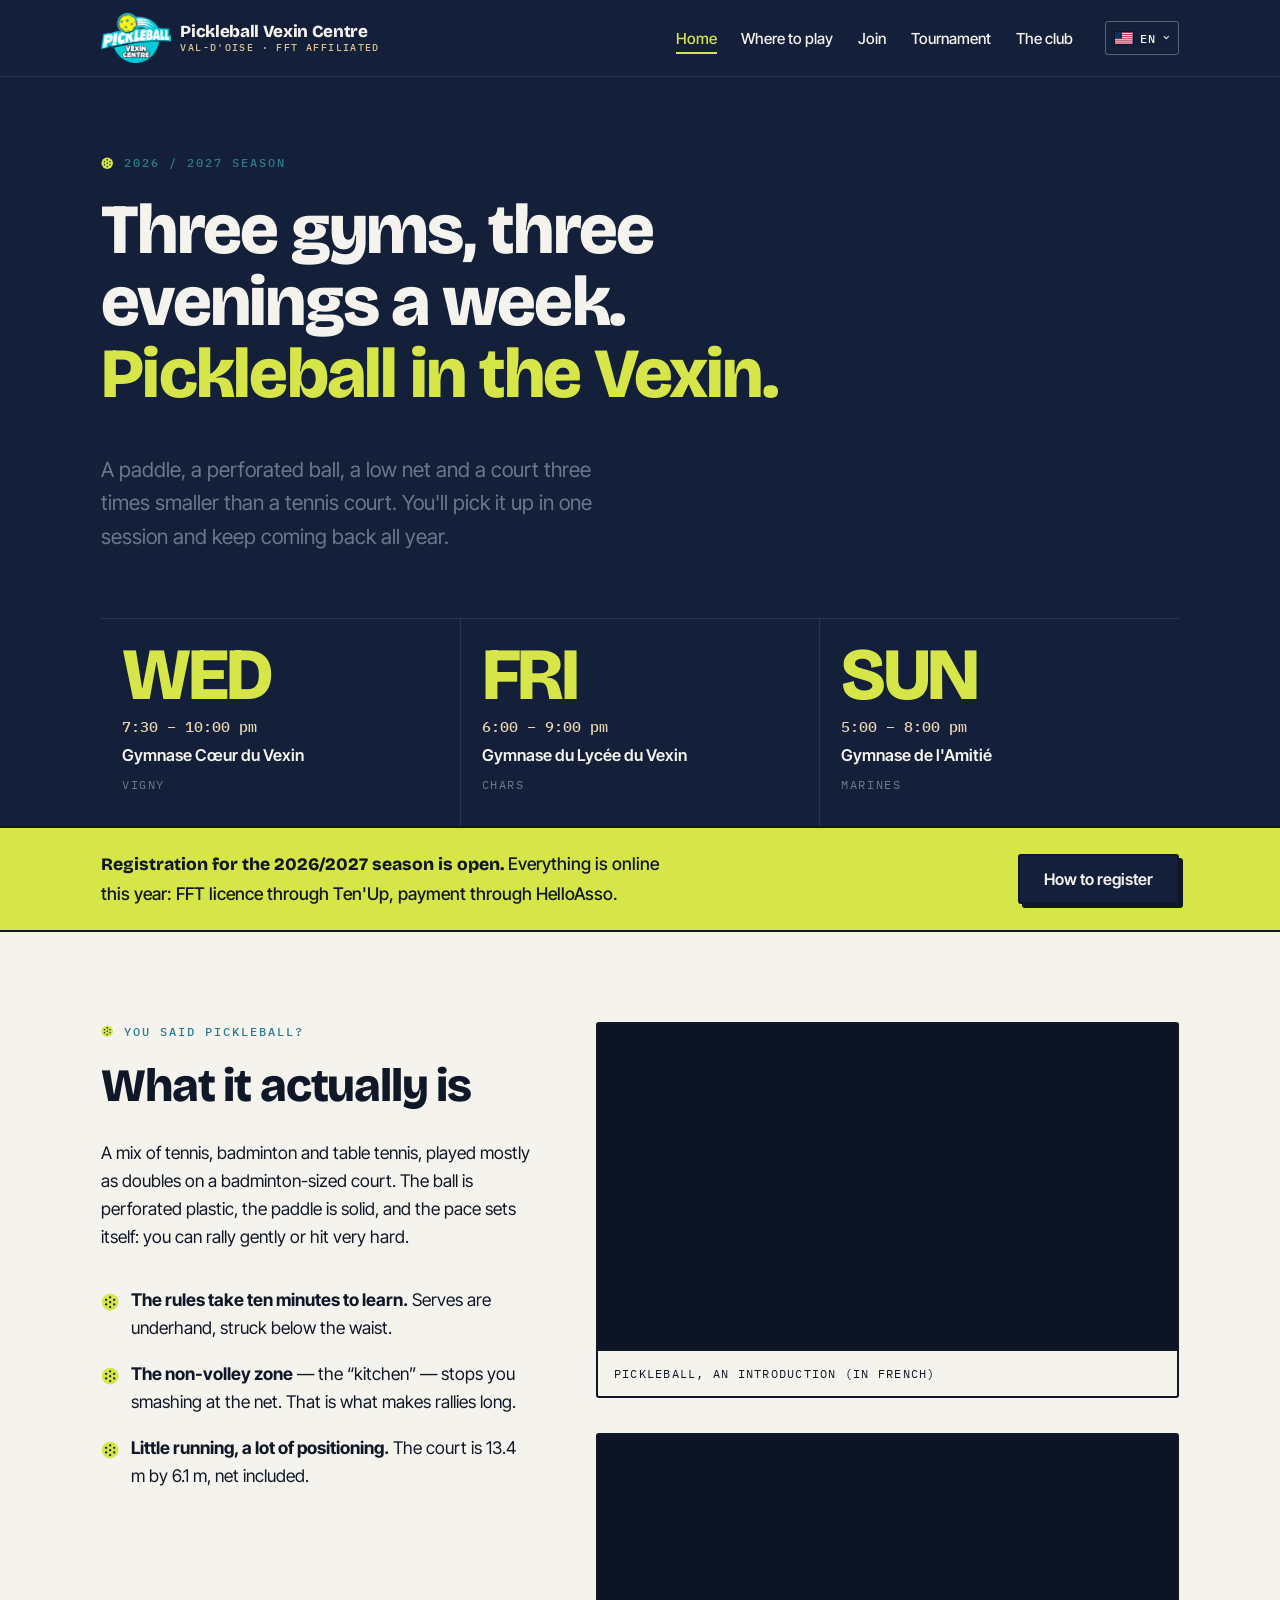
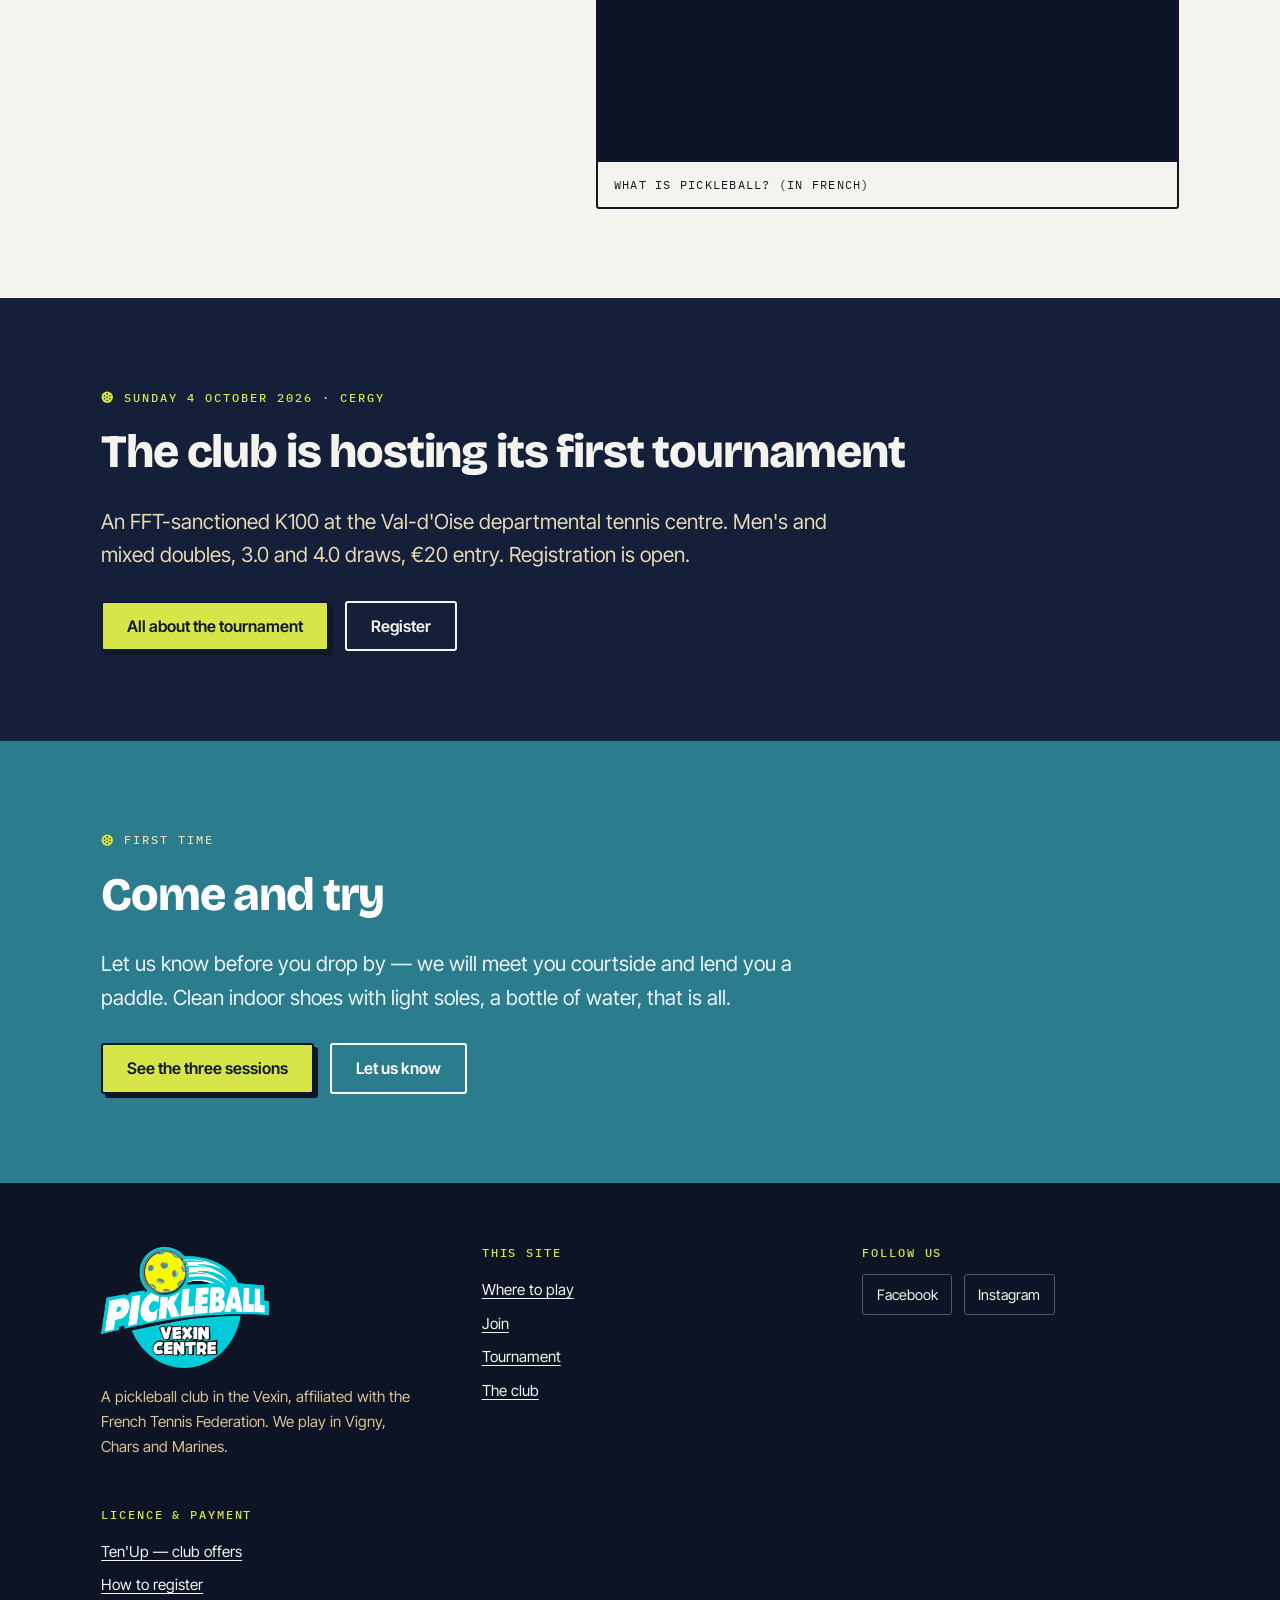
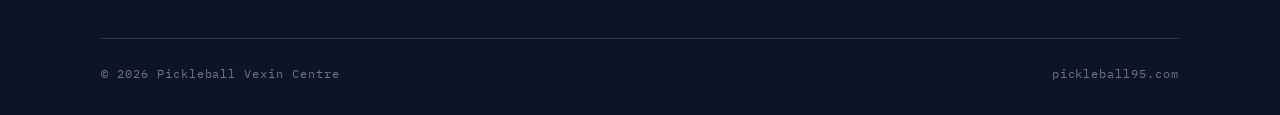
==== en/index.html @ 46272261 "Enrichit les donnees de l'evenement : coordonnees du lieu, url, validite de l'offre" ====
<!DOCTYPE html>
<html lang="en">
<head>
<meta charset="utf-8">
<meta name="viewport" content="width=device-width, initial-scale=1">
<title>Pickleball Vexin Centre — club near Cergy-Pontoise, Paris</title>
<meta name="description" content="FFT-affiliated pickleball club in the Vexin, twenty minutes from Cergy-Pontoise. Three sessions a week in Vigny, Chars and Marines. Beginners welcome.">
<link rel="canonical" href="https://pickleball95.com/en/">
<meta property="og:type" content="website">
<meta property="og:site_name" content="Pickleball Vexin Centre">
<meta property="og:title" content="Pickleball Vexin Centre — club near Cergy-Pontoise, Paris">
<meta property="og:description" content="FFT-affiliated pickleball club in the Vexin, twenty minutes from Cergy-Pontoise. Three sessions a week in Vigny, Chars and Marines. Beginners welcome.">
<meta property="og:url" content="https://pickleball95.com/en/">
<meta property="og:locale" content="en_GB">
<meta property="og:image" content="https://pickleball95.com/og-image.png">
<meta property="og:image:width" content="1200">
<meta property="og:image:height" content="630">
<meta property="og:image:alt" content="Logo Pickleball Vexin Centre">
<meta name="twitter:card" content="summary_large_image">

<link rel="alternate" hreflang="fr" href="https://pickleball95.com/">
<link rel="alternate" hreflang="en" href="https://pickleball95.com/en/">
<link rel="alternate" hreflang="x-default" href="https://pickleball95.com/">
<link rel="icon" href="/favicon.svg" type="image/svg+xml">
<link rel="icon" href="/favicon.ico" sizes="32x32">
<link rel="apple-touch-icon" href="/apple-touch-icon.png">
<link rel="preconnect" href="https://fonts.googleapis.com">
<link rel="preconnect" href="https://fonts.gstatic.com" crossorigin>
<link href="https://fonts.googleapis.com/css2?family=Bricolage+Grotesque:opsz,wght@12..96,700;12..96,800&family=IBM+Plex+Mono:wght@400;500&family=Inter+Tight:wght@400;500;600&display=swap" rel="stylesheet">
<script type="application/ld+json">
{
  "@context": "https://schema.org",
  "@type": "SportsClub",
  "@id": "https://pickleball95.com/#club",
  "name": "Pickleball Vexin Centre",
  "alternateName": "PVC",
  "url": "https://pickleball95.com/en/",
  "logo": "https://pickleball95.com/logo-pvc.png",
  "image": "https://pickleball95.com/og-image.png",
  "description": "Pickleball club in the Vexin, affiliated with the French Tennis Federation. Three sessions a week in Vigny, Chars and Marines, about fifteen kilometres from Cergy-Pontoise.",
  "sport": "Pickleball",
  "email": "contact@pickleball95.com",
  "memberOf": {
    "@type": "SportsOrganization",
    "name": "Fédération française de tennis",
    "alternateName": "FFT",
    "url": "https://www.fft.fr/"
  },
  "areaServed": [
    {
      "@type": "AdministrativeArea",
      "name": "Vexin français"
    },
    {
      "@type": "AdministrativeArea",
      "name": "Val-d'Oise"
    },
    {
      "@type": "City",
      "name": "Cergy"
    },
    {
      "@type": "City",
      "name": "Pontoise"
    },
    {
      "@type": "City",
      "name": "Marines"
    },
    {
      "@type": "City",
      "name": "Vigny"
    },
    {
      "@type": "City",
      "name": "Chars"
    }
  ],
  "location": [
    {
      "@type": "SportsActivityLocation",
      "name": "Gymnase Cœur du Vexin",
      "address": {
        "@type": "PostalAddress",
        "streetAddress": "Le Bord'haut",
        "postalCode": "95450",
        "addressLocality": "Vigny",
        "addressRegion": "Val-d'Oise",
        "addressCountry": "FR"
      },
      "geo": {
        "@type": "GeoCoordinates",
        "latitude": 49.085816,
        "longitude": 1.921872
      },
      "openingHoursSpecification": {
        "@type": "OpeningHoursSpecification",
        "dayOfWeek": "Wednesday",
        "opens": "19:30",
        "closes": "22:00"
      }
    },
    {
      "@type": "SportsActivityLocation",
      "name": "Gymnase du Lycée du Vexin",
      "address": {
        "@type": "PostalAddress",
        "streetAddress": "Rue de Marines",
        "postalCode": "95750",
        "addressLocality": "Chars",
        "addressRegion": "Val-d'Oise",
        "addressCountry": "FR"
      },
      "geo": {
        "@type": "GeoCoordinates",
        "latitude": 49.157377,
        "longitude": 1.945217
      },
      "openingHoursSpecification": {
        "@type": "OpeningHoursSpecification",
        "dayOfWeek": "Friday",
        "opens": "18:00",
        "closes": "21:00"
      }
    },
    {
      "@type": "SportsActivityLocation",
      "name": "Gymnase de l'Amitié",
      "address": {
        "@type": "PostalAddress",
        "streetAddress": "Rue des Hautiers",
        "postalCode": "95640",
        "addressLocality": "Marines",
        "addressRegion": "Val-d'Oise",
        "addressCountry": "FR"
      },
      "geo": {
        "@type": "GeoCoordinates",
        "latitude": 49.148057,
        "longitude": 1.984363
      },
      "openingHoursSpecification": {
        "@type": "OpeningHoursSpecification",
        "dayOfWeek": "Sunday",
        "opens": "17:00",
        "closes": "20:00"
      }
    }
  ],
  "sameAs": [
    "https://www.facebook.com/profile.php?id=100078045906528",
    "https://www.instagram.com/pickleball_vexin_centre/"
  ]
}
</script>
<link rel="stylesheet" href="../styles.css">
</head>
<body>

<a class="saut-contenu" href="#contenu">Skip to content</a>

<header class="entete">
  <div class="enveloppe entete__interieur">
    <a class="marque" href="index.html">
      <img class="marque__logo" src="/logo-pvc.png" alt="" width="640" height="460">
      <span>Pickleball Vexin Centre<small>Val-d'Oise · FFT affiliated</small></span>
    </a>
    <div class="entete__droite">
      <nav class="nav" aria-label="Main navigation">
        <ul>
          <li><a href="index.html" aria-current="page">Home</a></li>
          <li><a href="where-to-play.html">Where to play</a></li>
          <li><a href="join.html">Join</a></li>
          <li><a href="k100-tournament.html">Tournament</a></li>
          <li><a href="the-club.html">The club</a></li>
        </ul>
      </nav>
      <details class="langue">
      <summary aria-label="Choose language"><svg class="drapeau" viewBox="0 0 21 15" aria-hidden="true"><rect width="21" height="15" fill="#f5f5f5"/><g fill="#b31942"><rect y="0.0000" width="21" height="1.1538"/><rect y="2.3077" width="21" height="1.1538"/><rect y="4.6154" width="21" height="1.1538"/><rect y="6.9231" width="21" height="1.1538"/><rect y="9.2308" width="21" height="1.1538"/><rect y="11.5385" width="21" height="1.1538"/><rect y="13.8462" width="21" height="1.1538"/></g><rect width="8.4" height="8.0769" fill="#0a3161"/></svg><span>EN</span></summary>
      <div class="langue__menu">
        <a href="../index.html?lang=fr" hreflang="fr" lang="fr"><svg class="drapeau" viewBox="0 0 21 15" aria-hidden="true"><rect width="7" height="15" fill="#002654"/><rect x="7" width="7" height="15" fill="#f5f5f5"/><rect x="14" width="7" height="15" fill="#ce1126"/></svg>Français</a>
        <a href="index.html" hreflang="en" lang="en" aria-current="true"><svg class="drapeau" viewBox="0 0 21 15" aria-hidden="true"><rect width="21" height="15" fill="#f5f5f5"/><g fill="#b31942"><rect y="0.0000" width="21" height="1.1538"/><rect y="2.3077" width="21" height="1.1538"/><rect y="4.6154" width="21" height="1.1538"/><rect y="6.9231" width="21" height="1.1538"/><rect y="9.2308" width="21" height="1.1538"/><rect y="11.5385" width="21" height="1.1538"/><rect y="13.8462" width="21" height="1.1538"/></g><rect width="8.4" height="8.0769" fill="#0a3161"/></svg>English</a>
      </div>
    </details>
    </div>
  </div>
</header>

<main id="contenu">

  <section class="heros">
    <div class="enveloppe">
      <div class="heros__texte">
        <p class="sourcil">
        <svg class="balle" viewBox="0 0 24 24" aria-hidden="true"><circle cx="12" cy="12" r="11"/><circle cx="12" cy="5.6" r="1.5"/><circle cx="17.3" cy="9" r="1.5"/><circle cx="17.3" cy="15" r="1.5"/><circle cx="12" cy="18.4" r="1.5"/><circle cx="6.7" cy="15" r="1.5"/><circle cx="6.7" cy="9" r="1.5"/><circle cx="12" cy="12" r="1.5"/></svg>
        2026 / 2027 season
      </p>
        <h1>Three gyms, three evenings a week. <em>Pickleball in the Vexin.</em></h1>
        <p class="intro">A paddle, a perforated ball, a low net and a court three times smaller than a tennis court. You'll pick it up in one session and keep coming back all year.</p>
      </div>
    </div>

    <div class="enveloppe">
      <div class="semaine">
        <a class="jour" href="where-to-play.html#vigny">
          <span class="jour__abrege">WED</span>
          <span class="jour__corps">
            <span class="jour__heure">7:30 – 10:00 pm</span><br>
            <span class="jour__lieu">Gymnase Cœur du Vexin</span><br>
            <span class="jour__ville">Vigny</span>
          </span>
        </a>
        <a class="jour" href="where-to-play.html#chars">
          <span class="jour__abrege">FRI</span>
          <span class="jour__corps">
            <span class="jour__heure">6:00 – 9:00 pm</span><br>
            <span class="jour__lieu">Gymnase du Lycée du Vexin</span><br>
            <span class="jour__ville">Chars</span>
          </span>
        </a>
        <a class="jour" href="where-to-play.html#marines">
          <span class="jour__abrege">SUN</span>
          <span class="jour__corps">
            <span class="jour__heure">5:00 – 8:00 pm</span><br>
            <span class="jour__lieu">Gymnase de l'Amitié</span><br>
            <span class="jour__ville">Marines</span>
          </span>
        </a>
      </div>
    </div>
  </section>

  <section class="bandeau">
    <div class="enveloppe bandeau__interieur">
      <p><strong>Registration for the 2026/2027 season is open.</strong> Everything is online this year: FFT licence through Ten'Up, payment through HelloAsso.</p>
      <a class="bouton" href="join.html">How to register</a>
    </div>
  </section>

  <section class="bloc">
    <div class="enveloppe duo">
      <div>
        <p class="sourcil">
        <svg class="balle" viewBox="0 0 24 24" aria-hidden="true"><circle cx="12" cy="12" r="11"/><circle cx="12" cy="5.6" r="1.5"/><circle cx="17.3" cy="9" r="1.5"/><circle cx="17.3" cy="15" r="1.5"/><circle cx="12" cy="18.4" r="1.5"/><circle cx="6.7" cy="15" r="1.5"/><circle cx="6.7" cy="9" r="1.5"/><circle cx="12" cy="12" r="1.5"/></svg>
        You said pickleball?
      </p>
        <h2>What it actually is</h2>
        <p>A mix of tennis, badminton and table tennis, played mostly as doubles on a badminton-sized court. The ball is perforated plastic, the paddle is solid, and the pace sets itself: you can rally gently or hit very hard.</p>
        <ul class="faits">
          <li><svg class="balle" viewBox="0 0 24 24" aria-hidden="true"><circle cx="12" cy="12" r="11"/><circle cx="12" cy="5.6" r="1.5"/><circle cx="17.3" cy="9" r="1.5"/><circle cx="17.3" cy="15" r="1.5"/><circle cx="12" cy="18.4" r="1.5"/><circle cx="6.7" cy="15" r="1.5"/><circle cx="6.7" cy="9" r="1.5"/><circle cx="12" cy="12" r="1.5"/></svg><span><strong>The rules take ten minutes to learn.</strong> Serves are underhand, struck below the waist.</span></li>
          <li><svg class="balle" viewBox="0 0 24 24" aria-hidden="true"><circle cx="12" cy="12" r="11"/><circle cx="12" cy="5.6" r="1.5"/><circle cx="17.3" cy="9" r="1.5"/><circle cx="17.3" cy="15" r="1.5"/><circle cx="12" cy="18.4" r="1.5"/><circle cx="6.7" cy="15" r="1.5"/><circle cx="6.7" cy="9" r="1.5"/><circle cx="12" cy="12" r="1.5"/></svg><span><strong>The non-volley zone</strong> — the “kitchen” — stops you smashing at the net. That is what makes rallies long.</span></li>
          <li><svg class="balle" viewBox="0 0 24 24" aria-hidden="true"><circle cx="12" cy="12" r="11"/><circle cx="12" cy="5.6" r="1.5"/><circle cx="17.3" cy="9" r="1.5"/><circle cx="17.3" cy="15" r="1.5"/><circle cx="12" cy="18.4" r="1.5"/><circle cx="6.7" cy="15" r="1.5"/><circle cx="6.7" cy="9" r="1.5"/><circle cx="12" cy="12" r="1.5"/></svg><span><strong>Little running, a lot of positioning.</strong> The court is 13.4 m by 6.1 m, net included.</span></li>
        </ul>
      </div>
      <div class="grille grille--2">
        <figure class="video">
          <div class="video__cadre">
            <iframe src="https://www.youtube-nocookie.com/embed/xUuytFtCBNI" title="Pickleball, an introduction (in French)" loading="lazy" allow="accelerometer; autoplay; clipboard-write; encrypted-media; gyroscope; picture-in-picture" allowfullscreen></iframe>
          </div>
          <figcaption>Pickleball, an introduction (in French)</figcaption>
        </figure>
        <figure class="video">
          <div class="video__cadre">
            <iframe src="https://www.youtube-nocookie.com/embed/qtWzW6StP2c" title="What is pickleball? (in French)" loading="lazy" allow="accelerometer; autoplay; clipboard-write; encrypted-media; gyroscope; picture-in-picture" allowfullscreen></iframe>
          </div>
          <figcaption>What is pickleball? (in French)</figcaption>
        </figure>
      </div>
    </div>
  </section>


  <section class="bloc bloc--nuit">
    <div class="enveloppe">
      <p class="sourcil">
        <svg class="balle" viewBox="0 0 24 24" aria-hidden="true"><circle cx="12" cy="12" r="11"/><circle cx="12" cy="5.6" r="1.5"/><circle cx="17.3" cy="9" r="1.5"/><circle cx="17.3" cy="15" r="1.5"/><circle cx="12" cy="18.4" r="1.5"/><circle cx="6.7" cy="15" r="1.5"/><circle cx="6.7" cy="9" r="1.5"/><circle cx="12" cy="12" r="1.5"/></svg>
        Sunday 4 October 2026 · Cergy
      </p>
      <h2>The club is hosting its first tournament</h2>
      <p class="intro">An FFT-sanctioned K100 at the Val-d'Oise departmental tennis centre. Men's and mixed doubles, 3.0 and 4.0 draws, €20 entry. Registration is open.</p>
      <div class="rangee-boutons">
        <a class="bouton" href="k100-tournament.html">All about the tournament</a>
        <a class="bouton bouton--fantome" href="https://www.helloasso.com/associations/pickleball-vexin-centre/evenements/1er-k100-cergy-par-pickleball-vexin-centre" rel="noopener">Register</a>
      </div>
    </div>
  </section>

  <section class="bloc bloc--court">
    <div class="enveloppe">
      <p class="sourcil">
        <svg class="balle" viewBox="0 0 24 24" aria-hidden="true"><circle cx="12" cy="12" r="11"/><circle cx="12" cy="5.6" r="1.5"/><circle cx="17.3" cy="9" r="1.5"/><circle cx="17.3" cy="15" r="1.5"/><circle cx="12" cy="18.4" r="1.5"/><circle cx="6.7" cy="15" r="1.5"/><circle cx="6.7" cy="9" r="1.5"/><circle cx="12" cy="12" r="1.5"/></svg>
        First time
      </p>
      <h2>Come and try</h2>
      <p class="intro">Let us know before you drop by — we will meet you courtside and lend you a paddle. Clean indoor shoes with light soles, a bottle of water, that is all.</p>
      <div class="rangee-boutons">
        <a class="bouton" href="where-to-play.html">See the three sessions</a>
        <a class="bouton bouton--fantome" href="the-club.html#contact">Let us know</a>
      </div>
    </div>
  </section>

</main>

<footer class="pied">
  <div class="enveloppe">
    <div class="pied__grille">
      <div>
        <h2 class="pied__marque"><img src="/logo-pvc.png" alt="Pickleball Vexin Centre" width="640" height="460"></h2>
        <p>A pickleball club in the Vexin, affiliated with the French Tennis Federation. We play in Vigny, Chars and Marines.</p>
      </div>
      <div>
        <h3>This site</h3>
        <ul>
          <li><a href="where-to-play.html">Where to play</a></li>
          <li><a href="join.html">Join</a></li>
          <li><a href="k100-tournament.html">Tournament</a></li>
          <li><a href="the-club.html">The club</a></li>
        </ul>
      </div>
      <div>
        <h3>Follow us</h3>
        <div class="social">
          <a href="https://www.facebook.com/profile.php?id=100078045906528" rel="noopener">Facebook</a>
          <a href="https://www.instagram.com/pickleball_vexin_centre/" rel="noopener">Instagram</a>
        </div>
      </div>
      <div>
        <h3>Licence &amp; payment</h3>
        <ul>
          <li><a href="https://tenup.fft.fr/club/57950515/offres" rel="noopener">Ten'Up — club offers</a></li>
          <li><a href="join.html">How to register</a></li>
        </ul>
      </div>
    </div>
    <div class="pied__bas">
      <span>© 2026 Pickleball Vexin Centre</span>
      <span>pickleball95.com</span>
    </div>
  </div>
</footer>

<script>
document.addEventListener('click', function (e) {
  document.querySelectorAll('details.langue[open]').forEach(function (d) {
    if (!d.contains(e.target)) d.removeAttribute('open');
  });
});
document.addEventListener('keydown', function (e) {
  if (e.key === 'Escape') {
    document.querySelectorAll('details.langue[open]').forEach(function (d) {
      d.removeAttribute('open');
    });
  }
});
</script>
</body>
</html>
---- styles.css ----
/* ==========================================================================
   Pickleball Vexin Centre — feuille de style unique
   Palette : gymnase le soir. Indigo profond (la nuit dehors), parquet érable
   (le sol de jeu), jaune optique (la balle ajourée), sarcelle (le tracé).
   ========================================================================== */

:root {
  --nuit:        #14203a;
  --nuit-fonce:  #0c1425;
  --nuit-clair:  #24345a;
  --parquet:     #e9d7b2;
  --parquet-sbr: #d9c193;
  --balle:       #d6e548;
  --court:       #2b7c8c;
  --craie:       #f5f3ed;
  --encre:       #101828;
  --gris:        #6d7789;

  --pad-page: clamp(1.15rem, 4vw, 3.5rem);
  --max: 1180px;
  --rayon: 3px;

  --display: "Bricolage Grotesque", "Trebuchet MS", sans-serif;
  --corps: "Inter Tight", system-ui, -apple-system, sans-serif;
  --data: "IBM Plex Mono", ui-monospace, monospace;
}

*, *::before, *::after { box-sizing: border-box; }

html { scroll-behavior: smooth; }
@media (prefers-reduced-motion: reduce) {
  html { scroll-behavior: auto; }
  * { animation-duration: 0.01ms !important; transition-duration: 0.01ms !important; }
}

body {
  margin: 0;
  background: var(--craie);
  color: var(--encre);
  font-family: var(--corps);
  font-size: clamp(1rem, 0.96rem + 0.2vw, 1.09rem);
  line-height: 1.62;
  -webkit-font-smoothing: antialiased;
}

img, iframe { max-width: 100%; border: 0; }

a { color: var(--court); text-decoration-thickness: 1px; text-underline-offset: 3px; }
a:hover { color: var(--nuit); }

:focus-visible {
  outline: 3px solid var(--balle);
  outline-offset: 3px;
}

/* --- primitives de mise en page ------------------------------------------ */

.enveloppe {
  width: 100%;
  max-width: var(--max);
  margin-inline: auto;
  padding-inline: var(--pad-page);
}

.bloc { padding-block: clamp(3.2rem, 7vw, 6rem); }
.bloc--nuit { background: var(--nuit); color: var(--craie); }
/* :not(.bouton) — sinon cette regle (0,1,1) battait .bouton (0,1,0)
   et les boutons heritaient de la couleur des liens : jaune sur jaune. */
.bloc--nuit a:not(.bouton) { color: var(--balle); }
.bloc--court { background: var(--court); color: #fff; }
.bloc--court a:not(.bouton) { color: #fff; }

.saut-contenu {
  position: absolute;
  left: -9999px;
  top: 0;
  background: var(--balle);
  color: var(--encre);
  padding: 0.7rem 1.1rem;
  font-weight: 600;
  z-index: 50;
}
.saut-contenu:focus { left: 0.6rem; top: 0.6rem; }

/* --- typographie --------------------------------------------------------- */

h1, h2, h3, h4 {
  font-family: var(--display);
  font-weight: 800;
  line-height: 1.02;
  letter-spacing: -0.025em;
  margin: 0 0 0.6em;
  text-wrap: balance;
}

h1 { font-size: clamp(2.3rem, 1.3rem + 4.6vw, 4.4rem); }
h2 { font-size: clamp(1.75rem, 1.1rem + 2.5vw, 2.9rem); }
h3 { font-size: clamp(1.2rem, 1.02rem + 0.8vw, 1.55rem); }

p { margin: 0 0 1.15em; max-width: 62ch; }
.intro { font-size: clamp(1.08rem, 1rem + 0.5vw, 1.3rem); color: var(--gris); }
.bloc--nuit .intro { color: var(--parquet); }

.sourcil {
  font-family: var(--data);
  font-size: 0.74rem;
  font-weight: 500;
  letter-spacing: 0.17em;
  text-transform: uppercase;
  color: var(--court);
  margin: 0 0 1.4rem;
  display: flex;
  align-items: center;
  gap: 0.65rem;
}
.bloc--nuit .sourcil { color: var(--balle); }
.bloc--court .sourcil { color: var(--parquet); }

/* --- la balle ajourée : motif récurrent ---------------------------------- */

.balle {
  flex: 0 0 auto;
  width: 1.05em;
  height: 1.05em;
  color: var(--balle);
}
.balle circle:first-child { fill: currentColor; }
.balle circle + circle { fill: var(--nuit); }
.bloc--nuit .balle circle + circle { fill: var(--nuit); }

/* --- boutons ------------------------------------------------------------- */

.bouton {
  display: inline-flex;
  align-items: center;
  gap: 0.55rem;
  font-family: var(--corps);
  font-weight: 600;
  font-size: 1rem;
  line-height: 1;
  padding: 0.95rem 1.5rem;
  border: 2px solid var(--encre);
  border-radius: var(--rayon);
  background: var(--balle);
  color: var(--encre);
  text-decoration: none;
  transition: transform 0.14s ease, box-shadow 0.14s ease;
  box-shadow: 4px 4px 0 var(--encre);
}
.bouton:hover {
  color: var(--encre);
  transform: translate(-2px, -2px);
  box-shadow: 6px 6px 0 var(--encre);
}
.bouton:active { transform: translate(2px, 2px); box-shadow: 1px 1px 0 var(--encre); }

.bouton--fantome {
  background: transparent;
  border-color: currentColor;
  box-shadow: none;
  color: inherit;
}
.bouton--fantome:hover { background: rgba(214, 229, 72, 0.16); box-shadow: none; color: inherit; }

.rangee-boutons {
  display: flex;
  flex-wrap: wrap;
  gap: 0.85rem 1rem;
  align-items: center;
  margin-top: 1.8rem;
}

/* --- en-tête ------------------------------------------------------------- */

.entete {
  background: var(--nuit);
  color: var(--craie);
  border-bottom: 1px solid var(--nuit-clair);
}
.entete__interieur {
  display: flex;
  align-items: center;
  justify-content: space-between;
  gap: 1.5rem;
  min-height: 72px;
  flex-wrap: wrap;
  padding-block: 0.8rem;
}
.marque {
  display: flex;
  align-items: center;
  gap: 0.6rem;
  font-family: var(--display);
  font-weight: 800;
  font-size: 1.06rem;
  letter-spacing: -0.02em;
  color: var(--craie);
  text-decoration: none;
  line-height: 1.15;
}
.marque:hover { color: var(--balle); }
.marque .balle { width: 1.6em; height: 1.6em; }
.marque span { display: block; }
.marque small {
  display: block;
  font-family: var(--data);
  font-size: 0.62rem;
  font-weight: 500;
  letter-spacing: 0.14em;
  text-transform: uppercase;
  color: var(--parquet-sbr);
}

.nav ul {
  display: flex;
  flex-wrap: wrap;
  gap: 0.35rem 1.55rem;
  list-style: none;
  margin: 0;
  padding: 0;
}
.nav a {
  font-size: 0.95rem;
  font-weight: 500;
  color: var(--craie);
  text-decoration: none;
  padding-block: 0.3rem;
  border-bottom: 2px solid transparent;
}
.nav a:hover { color: var(--balle); border-bottom-color: var(--balle); }
.nav a[aria-current="page"] { color: var(--balle); border-bottom-color: var(--balle); }

/* --- héros --------------------------------------------------------------- */

.heros {
  background: var(--nuit);
  color: var(--craie);
  padding-block: clamp(2.8rem, 6vw, 5rem) 0;
  overflow: hidden;
}
.heros h1 { max-width: 22ch; }
.heros h1 em {
  font-style: normal;
  color: var(--balle);
}
.heros__texte { max-width: 46rem; }
.heros .intro { max-width: 44ch; }

/* La semaine : signature du site ----------------------------------------- */

.semaine {
  display: grid;
  grid-template-columns: repeat(3, 1fr);
  gap: 1px;
  background: var(--nuit-clair);
  margin-top: clamp(2.5rem, 5vw, 4rem);
  border-top: 1px solid var(--nuit-clair);
}
.jour {
  position: relative;
  display: flex;
  flex-direction: column;
  gap: 0.35rem;
  padding: 1.6rem 1.3rem 1.8rem;
  background: var(--nuit);
  color: var(--craie);
  text-decoration: none;
  transition: background 0.16s ease;
}
.jour:hover, .jour:focus-visible { background: var(--nuit-clair); color: var(--craie); }
.jour__abrege {
  font-family: var(--display);
  font-weight: 800;
  font-size: clamp(2.4rem, 1rem + 6vw, 4.6rem);
  line-height: 0.85;
  letter-spacing: -0.045em;
  color: var(--balle);
}
.jour__heure {
  font-family: var(--data);
  font-size: 0.92rem;
  font-weight: 500;
  color: var(--parquet);
}
.jour__lieu { font-weight: 600; font-size: 1.02rem; }
.jour__ville {
  font-family: var(--data);
  font-size: 0.72rem;
  letter-spacing: 0.14em;
  text-transform: uppercase;
  color: var(--gris);
}

@media (max-width: 680px) {
  .semaine { grid-template-columns: 1fr; }
  .jour {
    flex-direction: row;
    align-items: baseline;
    gap: 1.1rem;
    padding: 1.1rem 1.3rem;
    flex-wrap: wrap;
  }
  .jour__abrege { font-size: 2.5rem; flex: 0 0 3.4em; }
  .jour__corps { flex: 1 1 10rem; }
}

/* --- bandeau d'alerte / saison ------------------------------------------- */

.bandeau {
  background: var(--balle);
  color: var(--encre);
  border-block: 2px solid var(--encre);
}
.bandeau__interieur {
  display: flex;
  flex-wrap: wrap;
  align-items: center;
  justify-content: space-between;
  gap: 1.1rem 2rem;
  padding-block: 1.4rem;
}
.bandeau p { margin: 0; max-width: 52ch; font-weight: 500; }
.bandeau strong { font-family: var(--display); font-weight: 800; }
.bandeau .bouton { background: var(--nuit); color: var(--craie); border-color: var(--encre); }
.bandeau .bouton:hover { color: var(--balle); }

/* --- grilles génériques -------------------------------------------------- */

.grille {
  display: grid;
  gap: clamp(1.3rem, 3vw, 2.2rem);
  grid-template-columns: repeat(auto-fit, minmax(min(100%, 17rem), 1fr));
}
.grille--2 { grid-template-columns: repeat(auto-fit, minmax(min(100%, 24rem), 1fr)); }

.duo {
  display: grid;
  gap: clamp(1.8rem, 5vw, 4rem);
  grid-template-columns: minmax(0, 1fr);
}
@media (min-width: 900px) {
  .duo { grid-template-columns: minmax(0, 0.85fr) minmax(0, 1.15fr); align-items: start; }
}

/* --- carte gymnase (surface parquet) ------------------------------------- */

.gymnase {
  background: var(--parquet);
  border: 2px solid var(--encre);
  border-radius: var(--rayon);
  padding: 1.5rem 1.5rem 1.7rem;
  display: flex;
  flex-direction: column;
  gap: 0.2rem;
}
.gymnase__jour {
  font-family: var(--data);
  font-size: 0.74rem;
  font-weight: 500;
  letter-spacing: 0.16em;
  text-transform: uppercase;
  color: var(--court);
  margin-bottom: 0.5rem;
}
.gymnase h3 { margin-bottom: 0.35rem; }
.gymnase__creneau {
  font-family: var(--data);
  font-size: 1.22rem;
  font-weight: 500;
  color: var(--encre);
  padding: 0.35rem 0 0.7rem;
}
.gymnase address {
  font-style: normal;
  color: #4a4433;
  font-size: 0.97rem;
  margin-bottom: 1.1rem;
}
.gymnase .bouton { margin-top: auto; align-self: flex-start; background: var(--craie); }

/* --- étapes numérotées (séquence réelle) --------------------------------- */

.etapes { list-style: none; margin: 2rem 0 0; padding: 0; counter-reset: etape; }
.etape {
  counter-increment: etape;
  display: grid;
  grid-template-columns: 3.1rem minmax(0, 1fr);
  gap: 0 1.15rem;
  padding: 1.5rem 0;
  border-top: 1px solid rgba(16, 24, 40, 0.14);
}
.etape:last-child { border-bottom: 1px solid rgba(16, 24, 40, 0.14); }
.etape::before {
  content: counter(etape, decimal-leading-zero);
  font-family: var(--data);
  font-size: 0.98rem;
  font-weight: 500;
  color: var(--court);
  padding-top: 0.28rem;
}
.etape h3 { margin-bottom: 0.35rem; }
.etape p:last-child { margin-bottom: 0; }
.bloc--nuit .etape { border-color: rgba(245, 243, 237, 0.18); }
.bloc--nuit .etape::before { color: var(--balle); }

/* --- vidéos -------------------------------------------------------------- */

.video {
  margin: 0;
  border: 2px solid var(--encre);
  border-radius: var(--rayon);
  overflow: hidden;
  background: var(--nuit-fonce);
}
.video__cadre { position: relative; aspect-ratio: 16 / 9; }
.video__cadre iframe { position: absolute; inset: 0; width: 100%; height: 100%; }
.video figcaption {
  font-family: var(--data);
  font-size: 0.78rem;
  letter-spacing: 0.1em;
  text-transform: uppercase;
  padding: 0.75rem 1rem;
  background: var(--craie);
  border-top: 2px solid var(--encre);
  color: var(--encre);
}

/* --- liste de faits ------------------------------------------------------ */

.faits { list-style: none; margin: 1.6rem 0 0; padding: 0; }
.faits li {
  display: flex;
  gap: 0.75rem;
  align-items: flex-start;
  padding: 0.55rem 0;
  max-width: 60ch;
}
.faits .balle { margin-top: 0.42em; }

/* --- tableau d'infos ----------------------------------------------------- */

.fiche { border-collapse: collapse; width: 100%; max-width: 40rem; margin-top: 1.6rem; }
.fiche th, .fiche td {
  text-align: left;
  padding: 0.85rem 1rem 0.85rem 0;
  border-bottom: 1px solid rgba(245, 243, 237, 0.2);
  vertical-align: top;
}
.fiche th {
  font-family: var(--data);
  font-size: 0.74rem;
  font-weight: 500;
  letter-spacing: 0.14em;
  text-transform: uppercase;
  color: var(--balle);
  width: 11rem;
  white-space: nowrap;
}
.fiche td { font-size: 1.05rem; }

/* --- encart brouillon (page non publiée) --------------------------------- */

.brouillon {
  background: repeating-linear-gradient(
    45deg, #fff4c2, #fff4c2 14px, #ffe98a 14px, #ffe98a 28px
  );
  border: 2px solid var(--encre);
  border-radius: var(--rayon);
  padding: 1.1rem 1.3rem;
  margin-bottom: 2.4rem;
  color: var(--encre);
  font-weight: 500;
}
.brouillon p { margin: 0; max-width: 70ch; }

/* --- pied de page -------------------------------------------------------- */

.pied {
  background: var(--nuit-fonce);
  color: var(--parquet-sbr);
  padding-block: clamp(2.6rem, 5vw, 4rem) 2rem;
  font-size: 0.95rem;
}
.pied h2 { color: var(--craie); font-size: 1.4rem; }
.pied a { color: var(--craie); }
.pied a:hover { color: var(--balle); }
.pied__grille {
  display: grid;
  gap: 2rem clamp(2rem, 5vw, 4rem);
  grid-template-columns: repeat(auto-fit, minmax(min(100%, 15rem), 1fr));
  padding-bottom: 2.2rem;
  border-bottom: 1px solid rgba(245, 243, 237, 0.15);
}
.pied h3 {
  font-family: var(--data);
  font-size: 0.74rem;
  font-weight: 500;
  letter-spacing: 0.16em;
  text-transform: uppercase;
  color: var(--balle);
  margin-bottom: 0.9rem;
}
.pied ul { list-style: none; margin: 0; padding: 0; }
.pied li { padding: 0.28rem 0; }
.pied__bas {
  display: flex;
  flex-wrap: wrap;
  gap: 0.6rem 1.6rem;
  justify-content: space-between;
  padding-top: 1.6rem;
  font-family: var(--data);
  font-size: 0.74rem;
  letter-spacing: 0.08em;
  color: var(--gris);
}
.social { display: flex; gap: 0.7rem; flex-wrap: wrap; }
.social a {
  display: inline-flex;
  align-items: center;
  gap: 0.45rem;
  border: 1px solid rgba(245, 243, 237, 0.3);
  border-radius: var(--rayon);
  padding: 0.5rem 0.85rem;
  text-decoration: none;
  font-size: 0.9rem;
}
.social a:hover { border-color: var(--balle); }

/* --- correctifs de contraste --------------------------------------------- */

.bloc--court .intro { color: rgba(255, 255, 255, 0.9); }

.social--clair a {
  border-color: rgba(16, 24, 40, 0.28);
  color: var(--encre);
}
.social--clair a:hover { border-color: var(--court); color: var(--court); }

/* --- selecteur de langue -------------------------------------------------- */

.entete__droite {
  display: flex;
  align-items: center;
  gap: clamp(0.9rem, 3vw, 2rem);
  flex-wrap: wrap;
}

.drapeau {
  flex: 0 0 auto;
  width: 1.4em;
  height: auto;
  display: block;
  border-radius: 1px;
  box-shadow: 0 0 0 1px rgba(0, 0, 0, 0.3);
}

.langue { position: relative; }

.langue > summary {
  display: flex;
  align-items: center;
  gap: 0.45rem;
  list-style: none;
  cursor: pointer;
  font-family: var(--data);
  font-size: 0.78rem;
  font-weight: 500;
  letter-spacing: 0.1em;
  color: var(--craie);
  border: 1px solid rgba(245, 243, 237, 0.3);
  border-radius: var(--rayon);
  padding: 0.38rem 0.6rem;
}
.langue > summary::-webkit-details-marker { display: none; }
.langue > summary::after {
  content: "";
  width: 0.36em;
  height: 0.36em;
  border-right: 1.5px solid currentColor;
  border-bottom: 1.5px solid currentColor;
  transform: rotate(45deg) translate(-0.08em, -0.08em);
}
.langue[open] > summary::after { transform: rotate(225deg) translate(-0.02em, -0.02em); }
.langue > summary:hover { border-color: var(--balle); color: var(--balle); }

.langue__menu {
  position: absolute;
  right: 0;
  top: calc(100% + 0.5rem);
  z-index: 40;
  min-width: 11.5rem;
  background: var(--craie);
  border: 2px solid var(--encre);
  border-radius: var(--rayon);
  box-shadow: 5px 5px 0 rgba(12, 20, 37, 0.5);
  overflow: hidden;
}
.langue__menu a {
  display: flex;
  align-items: center;
  gap: 0.65rem;
  padding: 0.68rem 0.9rem;
  text-decoration: none;
  color: var(--encre);
  font-size: 0.95rem;
  font-weight: 500;
}
.langue__menu a + a { border-top: 1px solid rgba(16, 24, 40, 0.14); }
.langue__menu a:hover { background: var(--balle); color: var(--encre); }
.langue__menu a[aria-current="true"] { font-weight: 600; }
.langue__menu a[aria-current="true"]::after {
  content: "";
  margin-left: auto;
  width: 0.42em;
  height: 0.75em;
  border-right: 2px solid var(--court);
  border-bottom: 2px solid var(--court);
  transform: rotate(45deg) translateY(-0.15em);
}

@media (max-width: 560px) {
  .entete__interieur { gap: 0.9rem; }
  .entete__droite { width: 100%; justify-content: space-between; }
}

/* --- logo du club --------------------------------------------------------- */

.marque__logo {
  flex: 0 0 auto;
  width: auto;
  height: 2.95em;
  display: block;
}

.pied__marque {
  margin: 0 0 1.1rem;
  line-height: 0;
}
.pied__marque img {
  width: min(100%, 168px);
  height: auto;
  display: block;
}

@media (max-width: 420px) {
  .marque__logo { height: 2.5em; }
}

/* --- tableau sur fond clair (tarifs du tournoi) --------------------------- */

.fiche--clair { max-width: 46rem; }
.fiche--clair th,
.fiche--clair td { border-bottom-color: rgba(16, 24, 40, 0.14); }
.fiche--clair th {
  width: auto;
  white-space: normal;
  font-family: var(--corps);
  font-size: 1rem;
  font-weight: 600;
  letter-spacing: 0;
  text-transform: none;
  color: var(--encre);
  padding-right: 1.5rem;
}
.fiche--clair td {
  font-family: var(--data);
  font-size: 0.95rem;
  color: var(--gris);
  white-space: nowrap;
}
.fiche--clair td:last-child { color: var(--encre); font-weight: 500; }
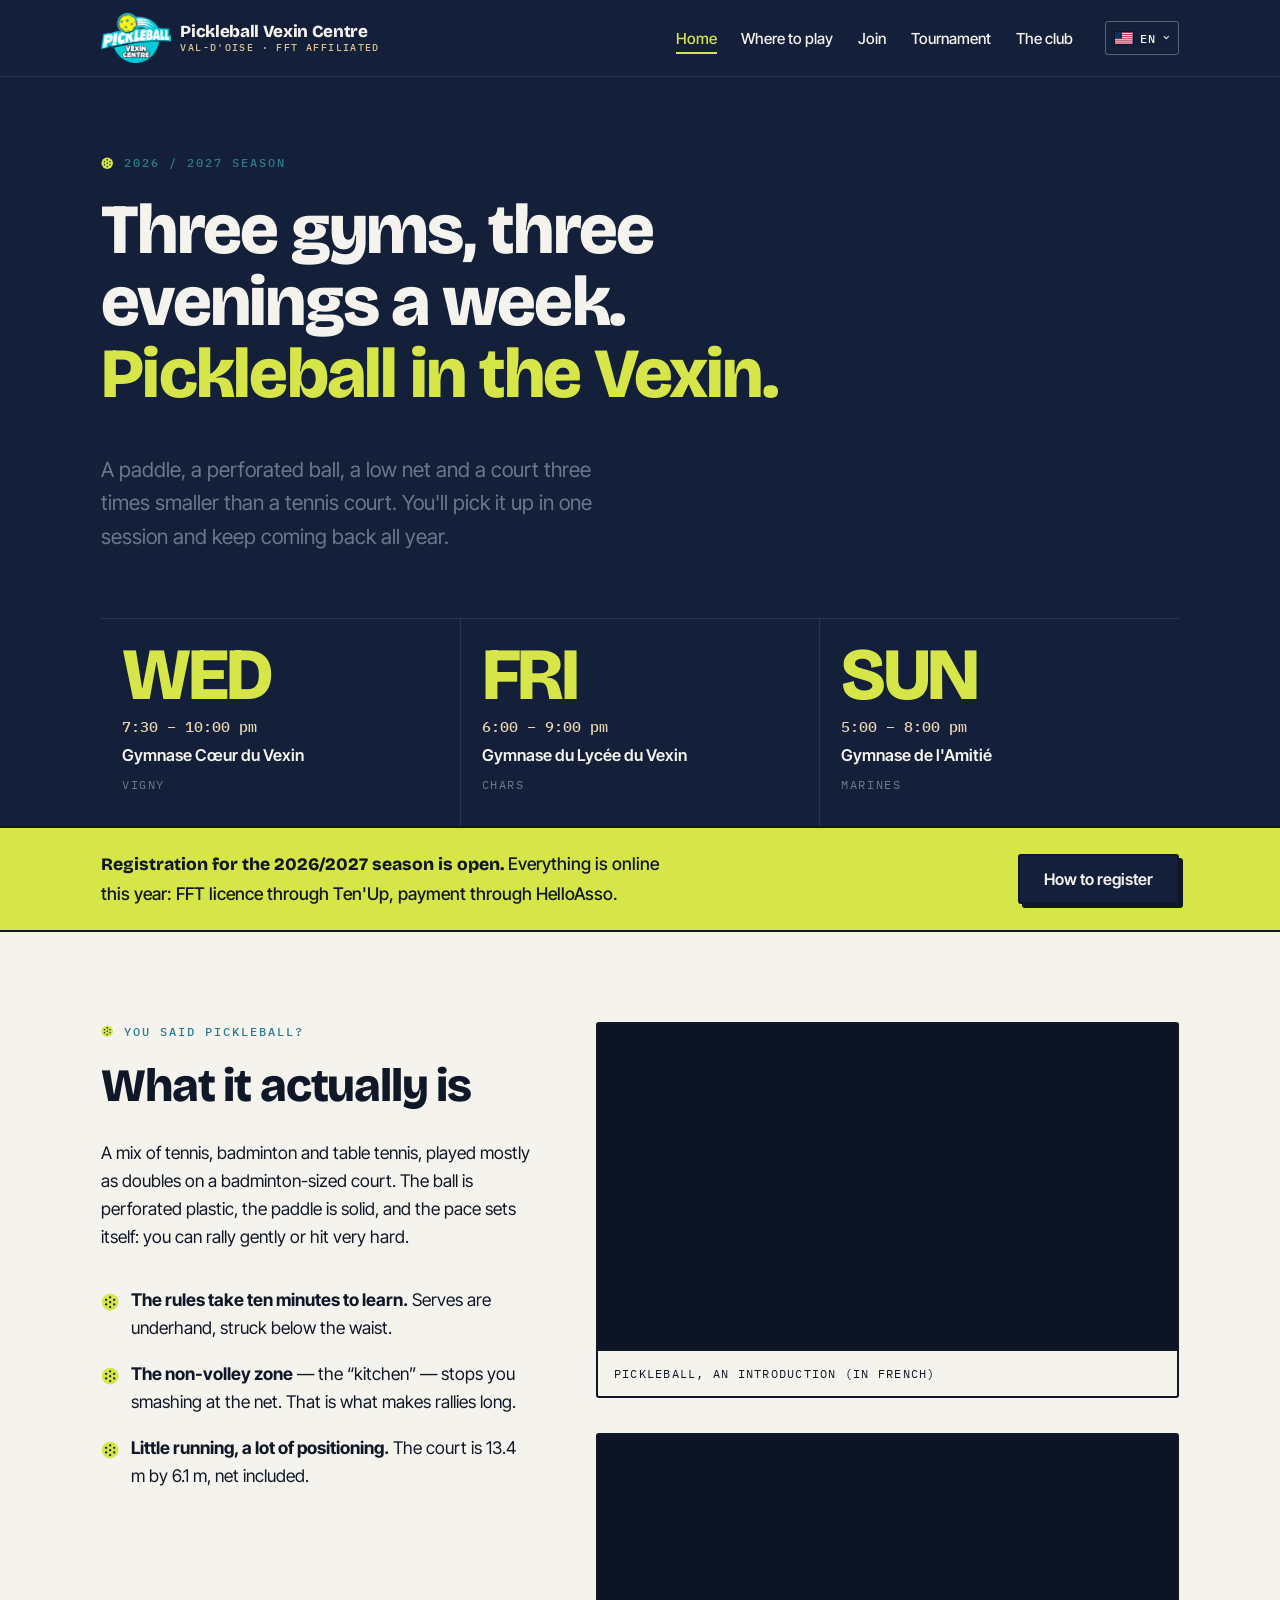
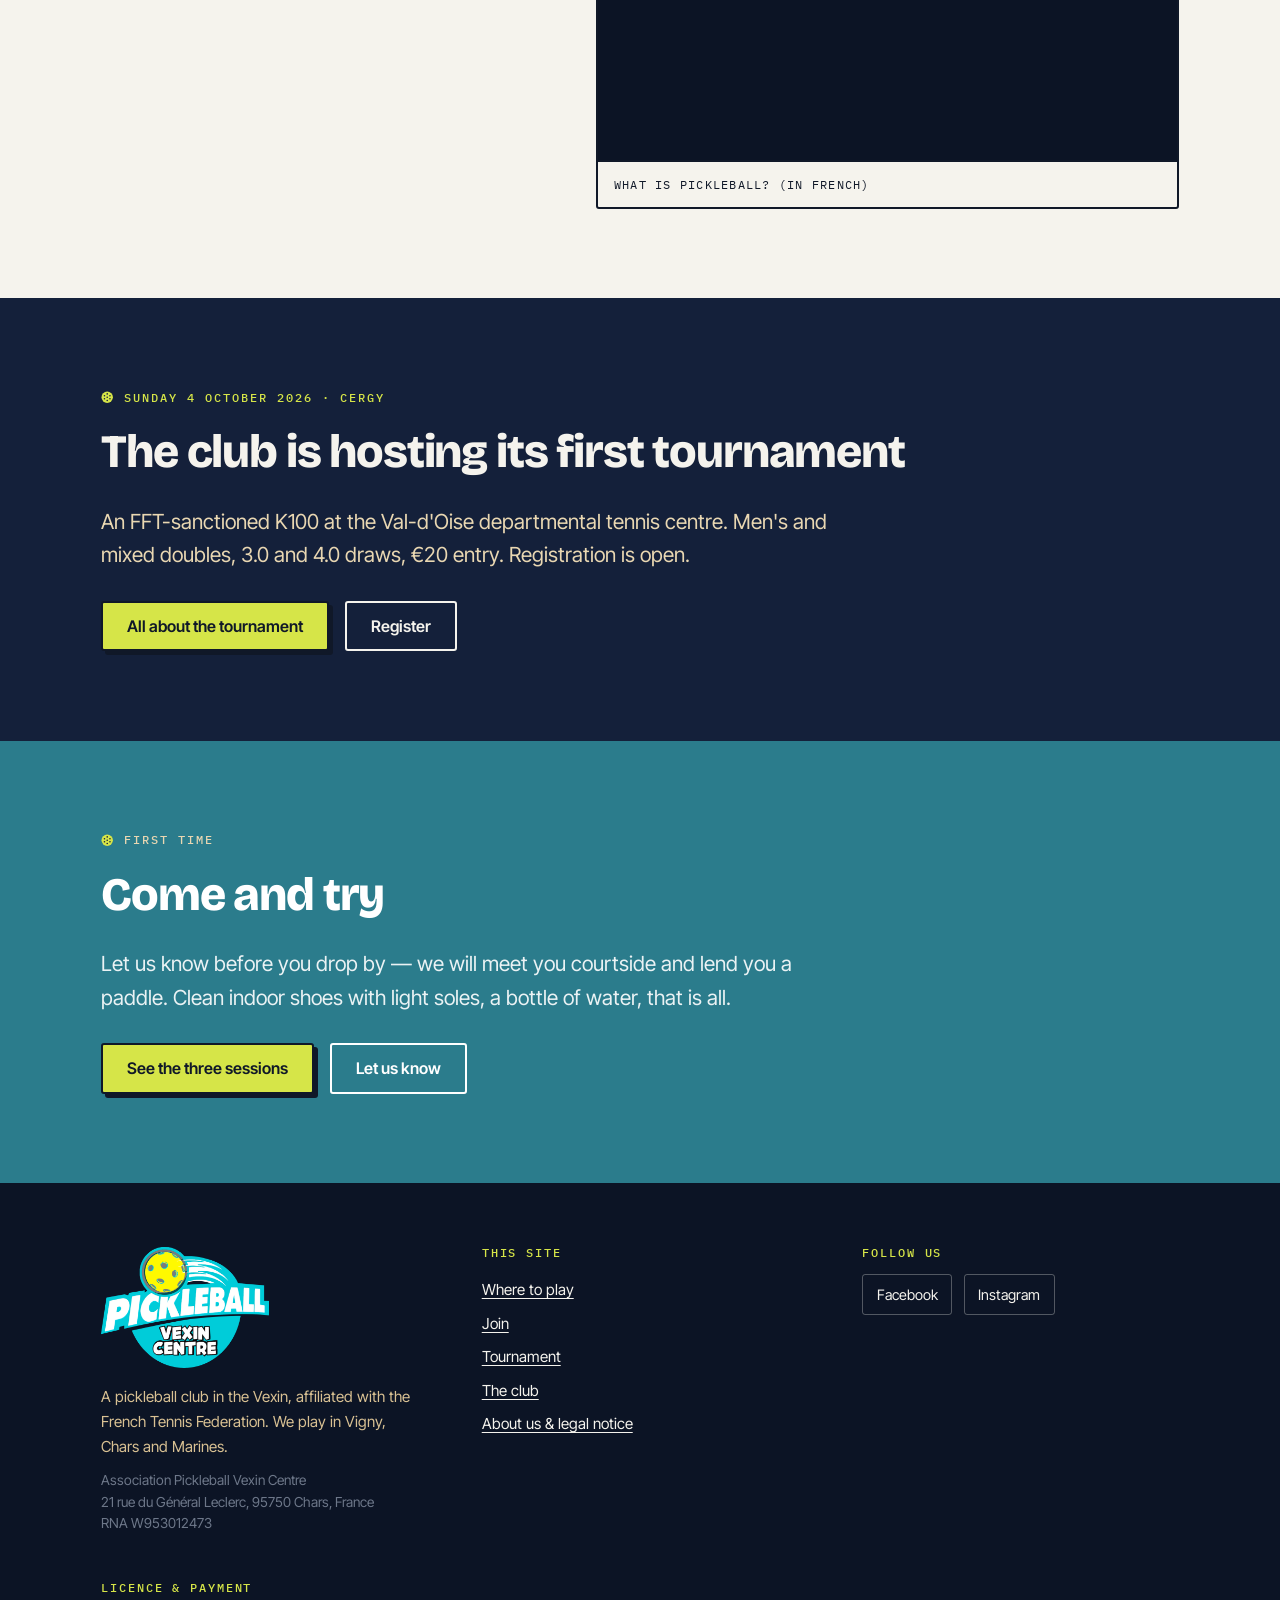
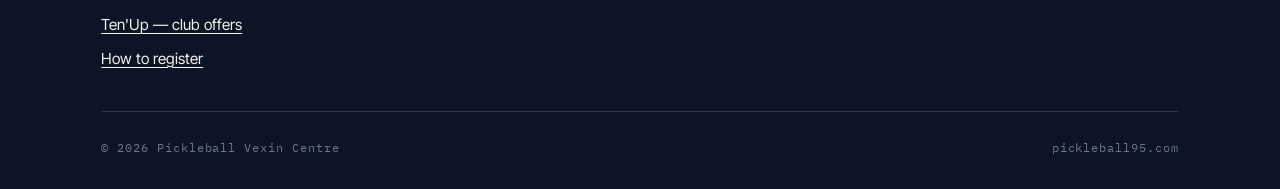
==== commit 5a554019: "Ajoute la page Qui sommes-nous : mission, bureau, identite juridique, mentions legales" ====
--- a/en/index.html
+++ b/en/index.html
@@ -308,6 +308,7 @@
       <div>
         <h2 class="pied__marque"><img src="/logo-pvc.png" alt="Pickleball Vexin Centre" width="640" height="460"></h2>
         <p>A pickleball club in the Vexin, affiliated with the French Tennis Federation. We play in Vigny, Chars and Marines.</p>
+        <p class="pied__legal">Association Pickleball Vexin Centre<br>21 rue du Général Leclerc, 95750 Chars, France<br>RNA W953012473</p>
       </div>
       <div>
         <h3>This site</h3>
@@ -316,7 +317,8 @@
           <li><a href="join.html">Join</a></li>
           <li><a href="k100-tournament.html">Tournament</a></li>
           <li><a href="the-club.html">The club</a></li>
-        </ul>
+        
+          <li><a href="about-us.html">About us &amp; legal notice</a></li></ul>
       </div>
       <div>
         <h3>Follow us</h3>
--- a/styles.css
+++ b/styles.css
@@ -669,3 +669,12 @@
   white-space: nowrap;
 }
 .fiche--clair td:last-child { color: var(--encre); font-weight: 500; }
+
+/* --- mention legale du pied de page --------------------------------------- */
+
+.pied__legal {
+  font-size: 0.86rem;
+  line-height: 1.55;
+  color: var(--gris);
+  margin-top: -0.4rem;
+}
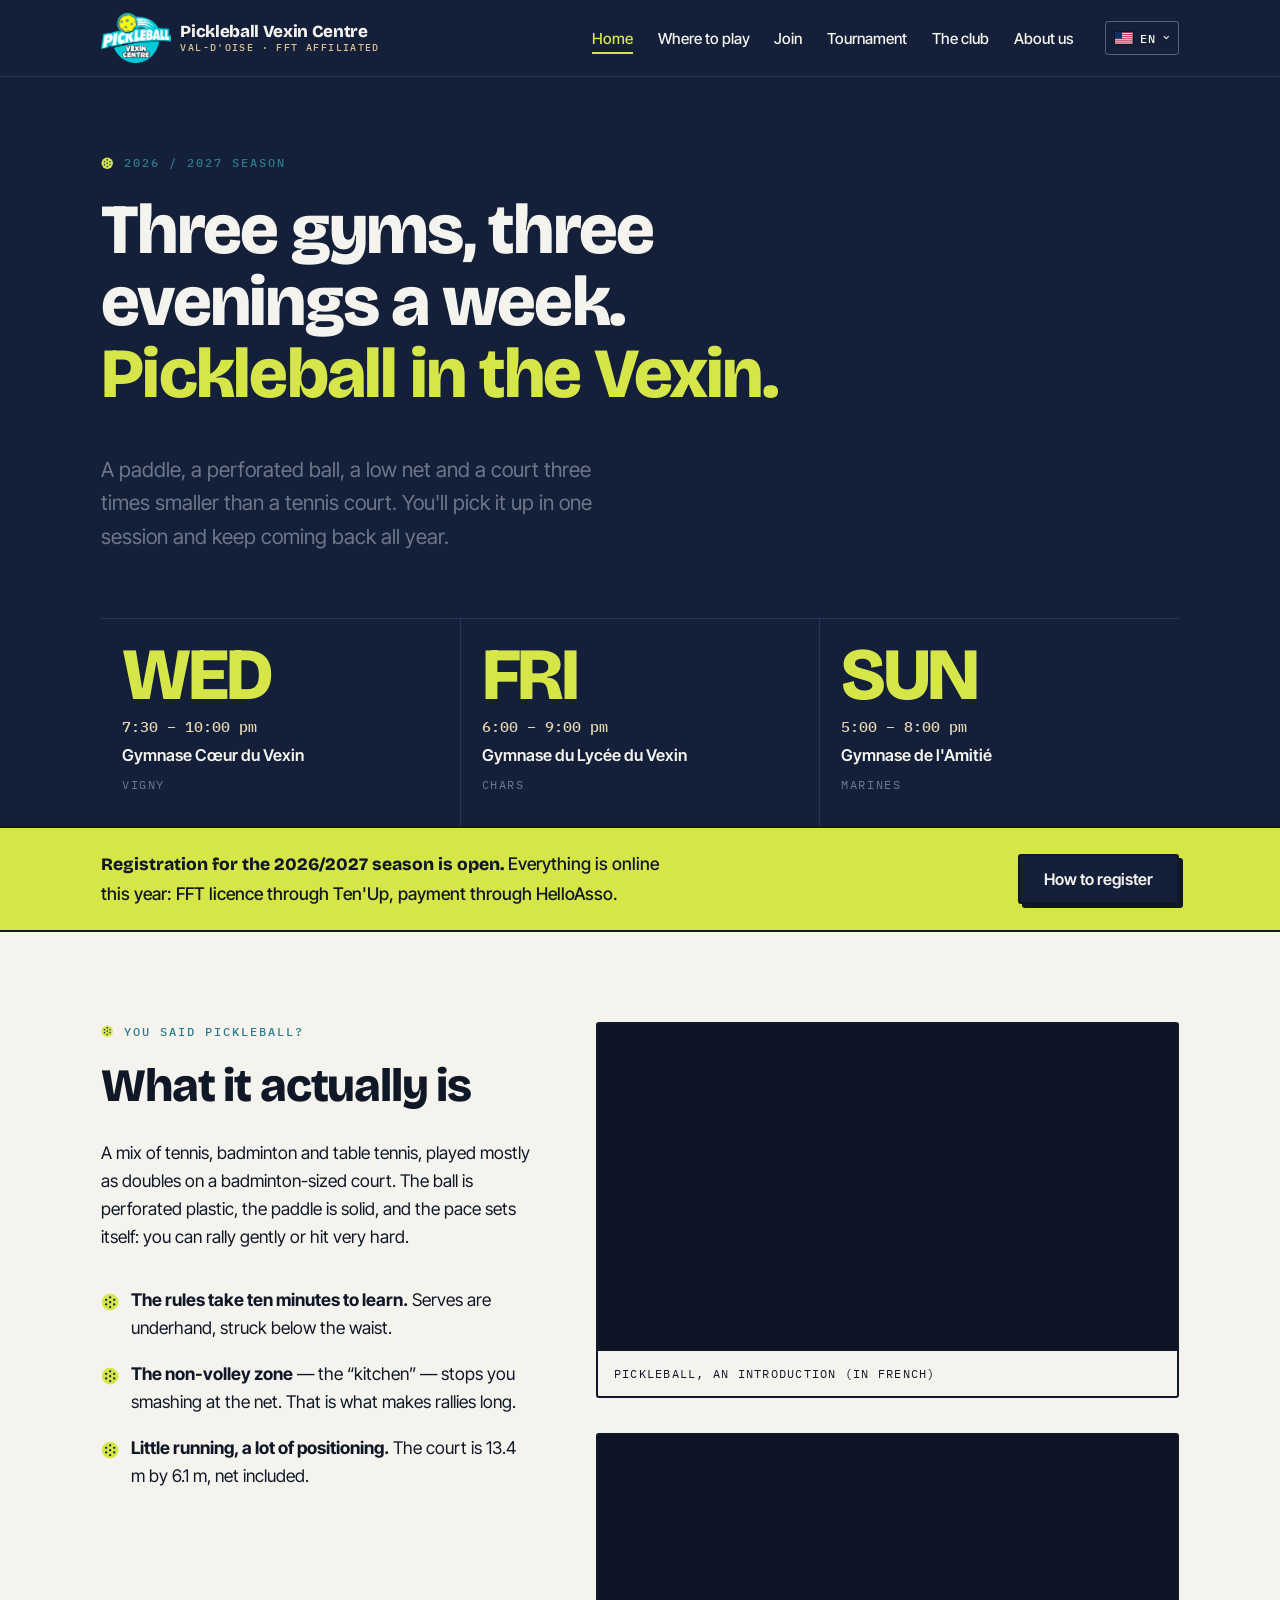
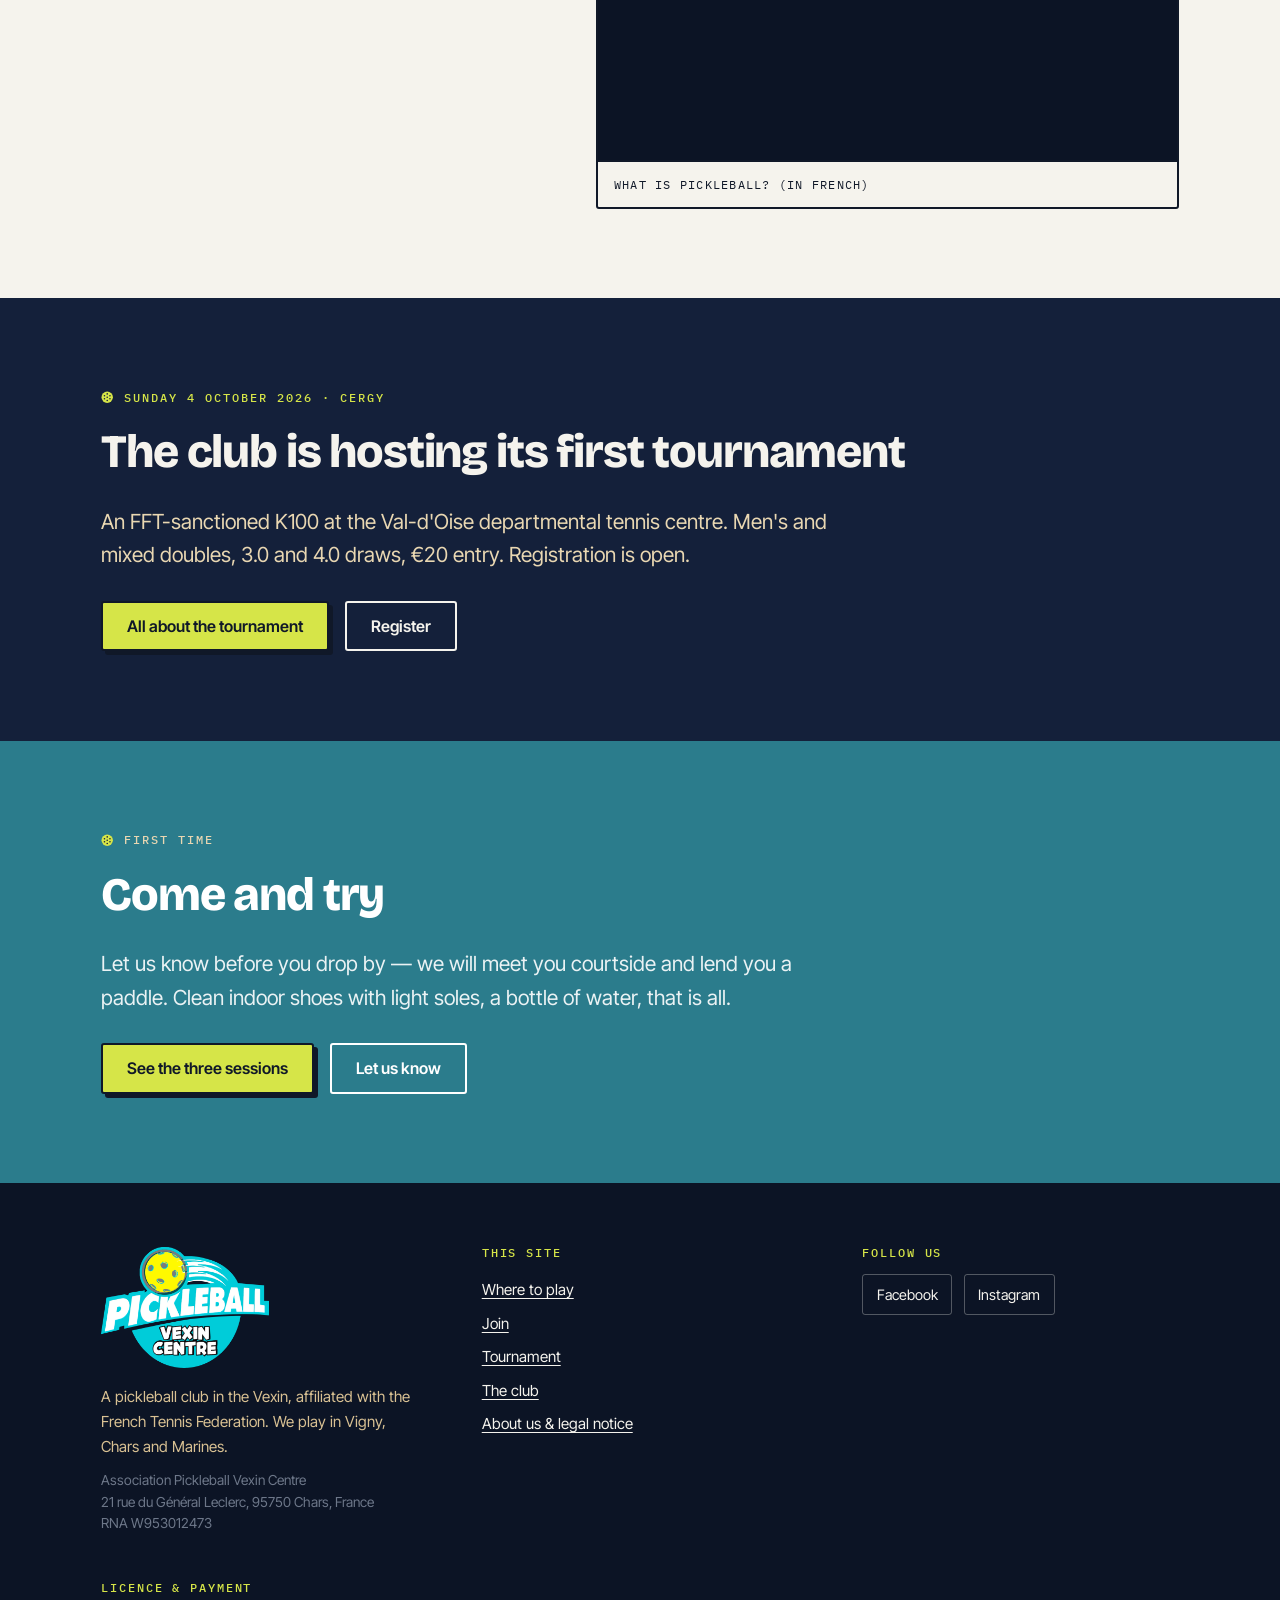
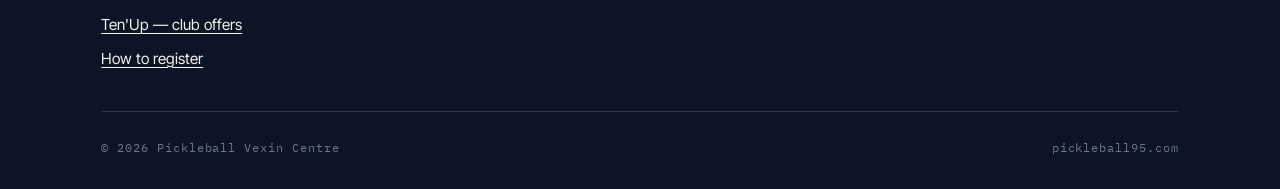
==== commit 4acbdae9: "Ajoute Qui sommes-nous / About us au menu principal" ====
--- a/en/index.html
+++ b/en/index.html
@@ -173,6 +173,7 @@
           <li><a href="join.html">Join</a></li>
           <li><a href="k100-tournament.html">Tournament</a></li>
           <li><a href="the-club.html">The club</a></li>
+          <li><a href="about-us.html">About us</a></li>
         </ul>
       </nav>
       <details class="langue">
--- a/styles.css
+++ b/styles.css
@@ -678,3 +678,11 @@
   color: var(--gris);
   margin-top: -0.4rem;
 }
+
+/* --- navigation a six entrees : resserrement progressif ------------------- */
+
+@media (min-width: 900px) and (max-width: 1150px) {
+  .nav ul { gap: 0.35rem 1.1rem; }
+  .nav a { font-size: 0.9rem; }
+  .entete__droite { gap: 1.1rem; }
+}
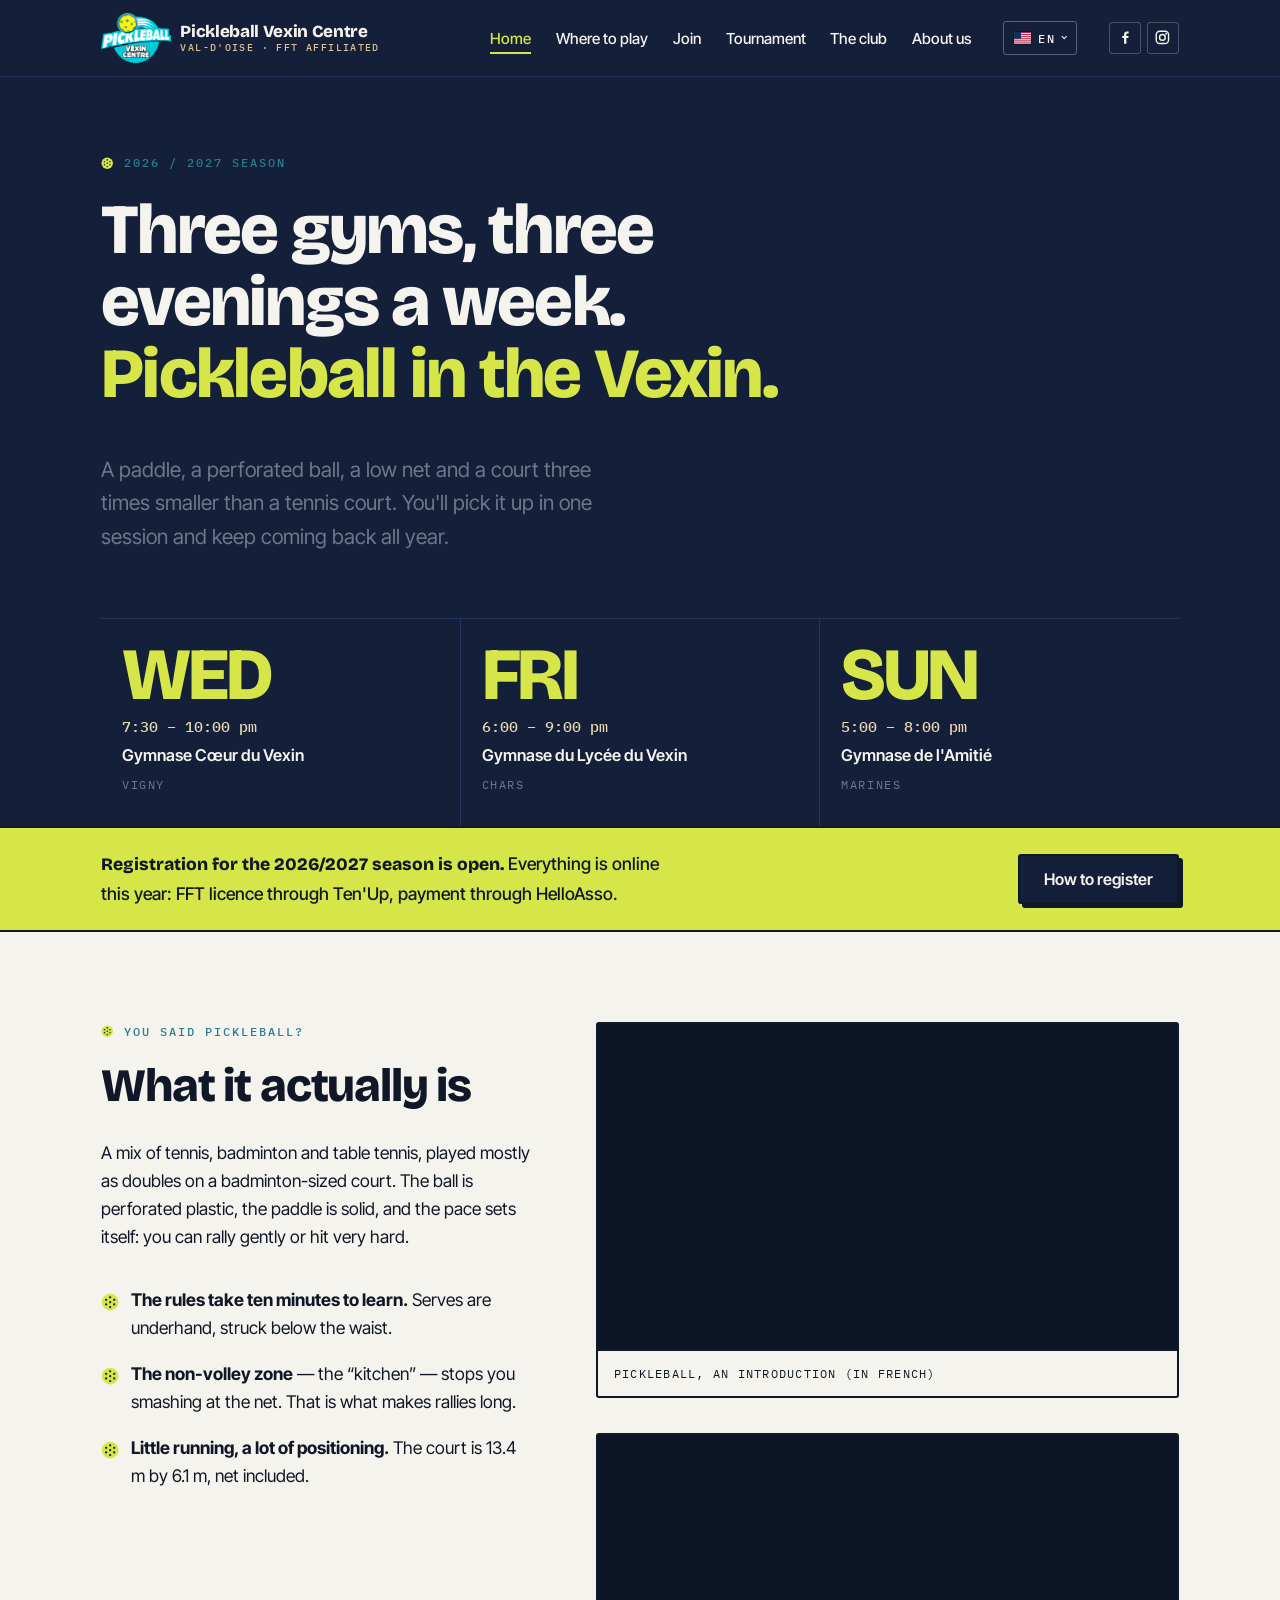
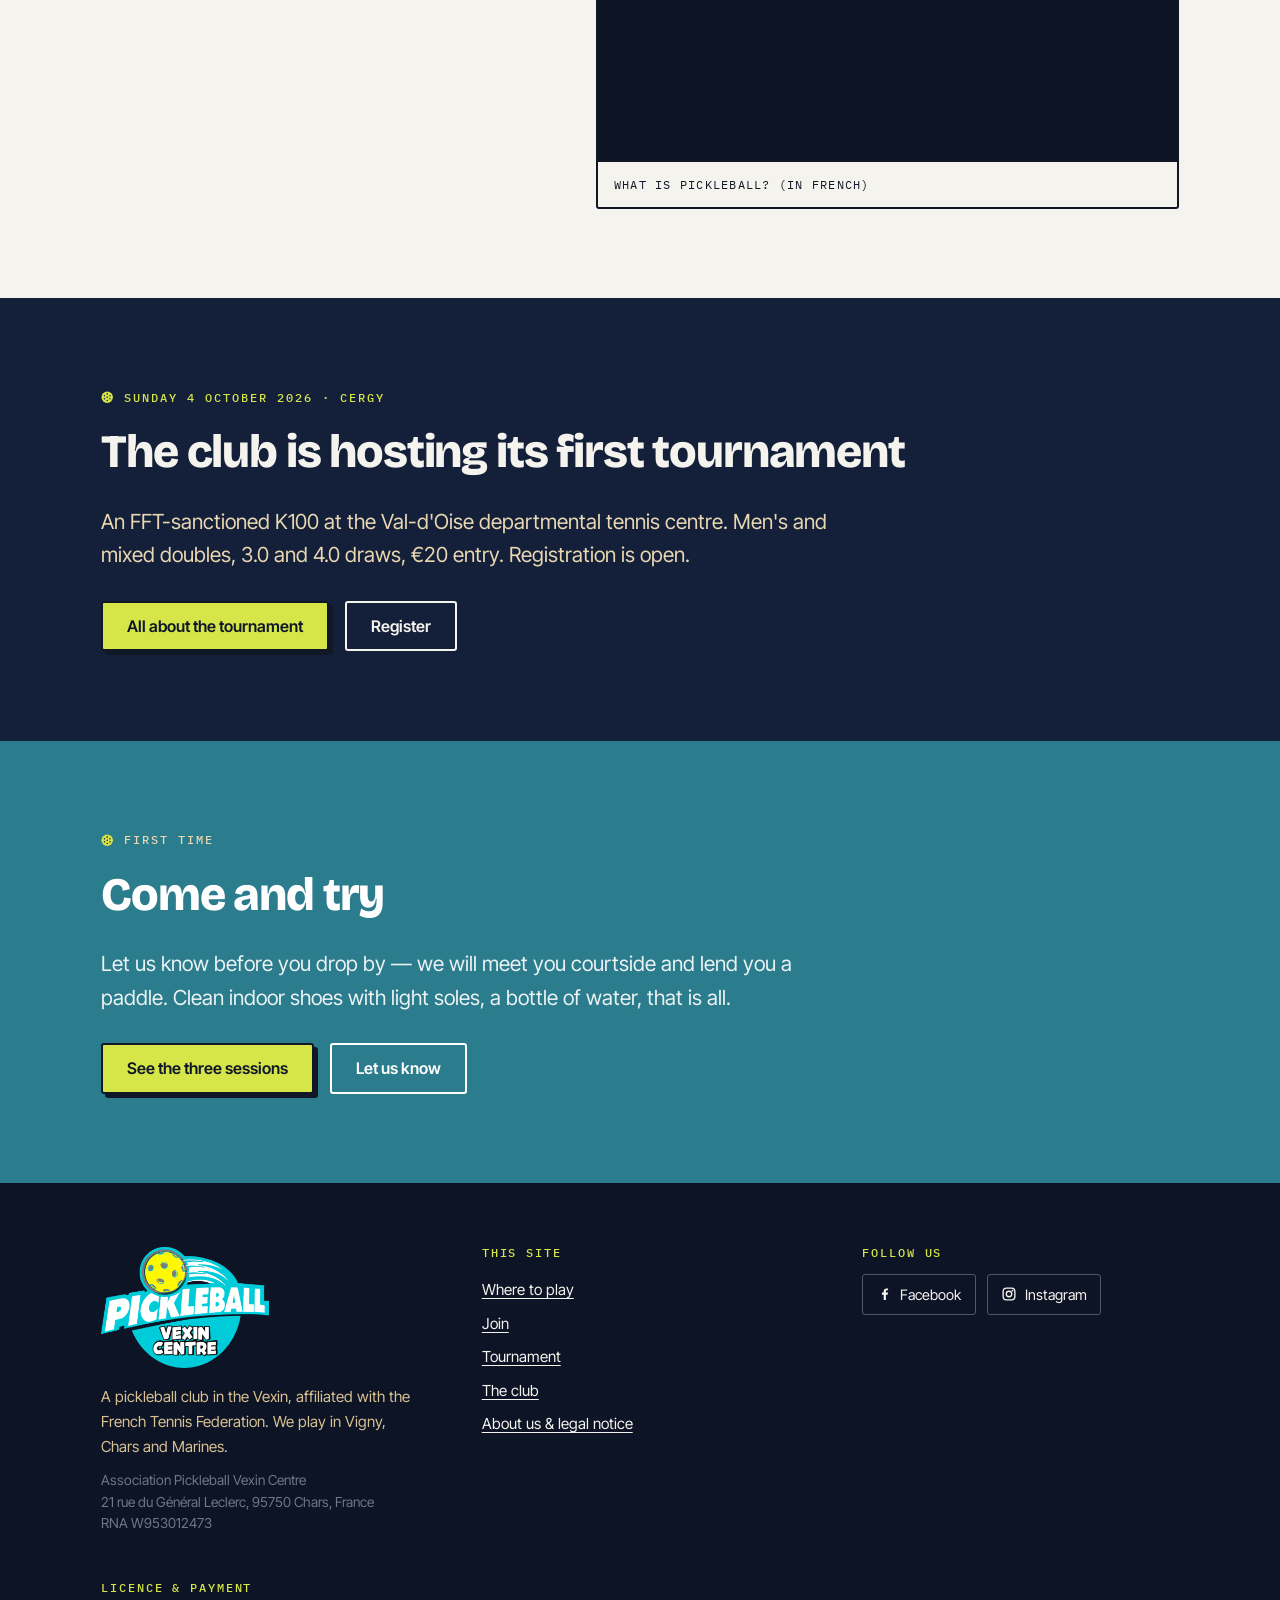
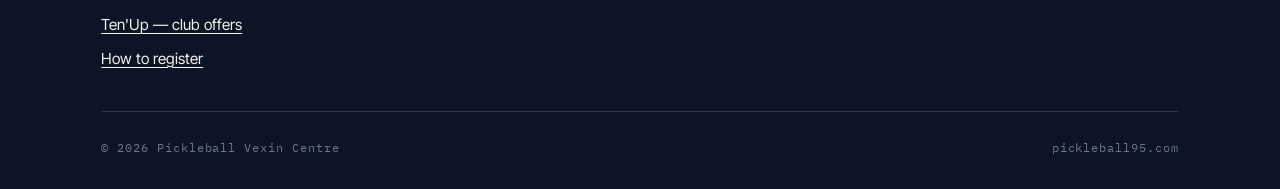
==== commit 797c01e5: "Reseaux sociaux : icones dans l'en-tete, URL Facebook canonique, mentions cliquables" ====
--- a/en/index.html
+++ b/en/index.html
@@ -148,7 +148,7 @@
     }
   ],
   "sameAs": [
-    "https://www.facebook.com/profile.php?id=100078045906528",
+    "https://www.facebook.com/p/Pickleball-Vexin-Centre-100078045906528/",
     "https://www.instagram.com/pickleball_vexin_centre/"
   ]
 }
@@ -158,6 +158,33 @@
 <body>
 
 <a class="saut-contenu" href="#contenu">Skip to content</a>
+
+<!-- BANDEAU TEMPORAIRE — s'efface seul apres le 04/10/2026.
+     Pour le retirer definitivement : supprimer ce bloc <aside> et le <script> qui suit,
+     sur index.html et en/index.html. Voir la section dediee du README. -->
+<aside class="alerte" id="alerte-tournoi" hidden>
+  <div class="enveloppe alerte__interieur">
+    <p><strong>1st K100 in Cergy</strong> — Sunday 4 October 2026, registration open. <span class="alerte__compte" id="alerte-compte" hidden></span></p>
+    <a class="alerte__lien" href="k100-tournament.html">The tournament</a>
+    <a class="alerte__lien alerte__lien--fort" href="https://www.helloasso.com/associations/pickleball-vexin-centre/evenements/1er-k100-cergy-par-pickleball-vexin-centre" rel="noopener">Register</a>
+  </div>
+</aside>
+<script>
+(function () {
+  var fin = new Date(2026, 9, 5, 0, 0, 0);          // 5 octobre 2026, 00h00 : le bandeau disparait
+  var maintenant = new Date();
+  if (maintenant >= fin) return;                     // apres le tournoi : rien ne s'affiche
+  var jour = new Date(2026, 9, 4, 0, 0, 0);
+  var reste = Math.ceil((jour - maintenant) / 86400000);
+  var compte = document.getElementById('alerte-compte');
+  var texte = null;
+  if (reste > 1) texte = "D\u2212" + reste;
+  else if (reste === 1) texte = "Tomorrow";
+  else if (reste <= 0) texte = "Today";
+  if (texte) { compte.textContent = texte; compte.hidden = false; }
+  document.getElementById('alerte-tournoi').hidden = false;
+})();
+</script>
 
 <header class="entete">
   <div class="enveloppe entete__interieur">
@@ -183,6 +210,10 @@
         <a href="index.html" hreflang="en" lang="en" aria-current="true"><svg class="drapeau" viewBox="0 0 21 15" aria-hidden="true"><rect width="21" height="15" fill="#f5f5f5"/><g fill="#b31942"><rect y="0.0000" width="21" height="1.1538"/><rect y="2.3077" width="21" height="1.1538"/><rect y="4.6154" width="21" height="1.1538"/><rect y="6.9231" width="21" height="1.1538"/><rect y="9.2308" width="21" height="1.1538"/><rect y="11.5385" width="21" height="1.1538"/><rect y="13.8462" width="21" height="1.1538"/></g><rect width="8.4" height="8.0769" fill="#0a3161"/></svg>English</a>
       </div>
     </details>
+      <div class="reseaux">
+        <a href="https://www.facebook.com/p/Pickleball-Vexin-Centre-100078045906528/" rel="noopener" aria-label="Pickleball Vexin Centre sur Facebook" title="Facebook"><svg viewBox="0 0 24 24" aria-hidden="true" focusable="false"><path d="M13.4 21v-8h2.7l.4-3.1h-3.1V7.9c0-.9.25-1.4 1.55-1.4h1.65V3.7c-.3-.04-1.3-.13-2.45-.13-2.42 0-4.08 1.48-4.08 4.2v2.14H7.4V13h2.67v8z"/></svg></a>
+        <a href="https://www.instagram.com/pickleball_vexin_centre/" rel="noopener" aria-label="Pickleball Vexin Centre sur Instagram" title="Instagram"><svg viewBox="0 0 24 24" aria-hidden="true" focusable="false"><rect x="3.2" y="3.2" width="17.6" height="17.6" rx="5" fill="none" stroke="currentColor" stroke-width="2"/><circle cx="12" cy="12" r="4.1" fill="none" stroke="currentColor" stroke-width="2"/><circle cx="17.3" cy="6.8" r="1.35"/></svg></a>
+      </div>
     </div>
   </div>
 </header>
@@ -324,8 +355,8 @@
       <div>
         <h3>Follow us</h3>
         <div class="social">
-          <a href="https://www.facebook.com/profile.php?id=100078045906528" rel="noopener">Facebook</a>
-          <a href="https://www.instagram.com/pickleball_vexin_centre/" rel="noopener">Instagram</a>
+          <a href="https://www.facebook.com/p/Pickleball-Vexin-Centre-100078045906528/" rel="noopener"><span class="social__icone"><svg viewBox="0 0 24 24" aria-hidden="true" focusable="false"><path d="M13.4 21v-8h2.7l.4-3.1h-3.1V7.9c0-.9.25-1.4 1.55-1.4h1.65V3.7c-.3-.04-1.3-.13-2.45-.13-2.42 0-4.08 1.48-4.08 4.2v2.14H7.4V13h2.67v8z"/></svg></span>Facebook</a>
+          <a href="https://www.instagram.com/pickleball_vexin_centre/" rel="noopener"><span class="social__icone"><svg viewBox="0 0 24 24" aria-hidden="true" focusable="false"><rect x="3.2" y="3.2" width="17.6" height="17.6" rx="5" fill="none" stroke="currentColor" stroke-width="2"/><circle cx="12" cy="12" r="4.1" fill="none" stroke="currentColor" stroke-width="2"/><circle cx="17.3" cy="6.8" r="1.35"/></svg></span>Instagram</a>
         </div>
       </div>
       <div>
--- a/styles.css
+++ b/styles.css
@@ -686,3 +686,83 @@
   .nav a { font-size: 0.9rem; }
   .entete__droite { gap: 1.1rem; }
 }
+
+/* --- bandeau d'annonce temporaire (voir README pour le retrait) ------------ */
+
+.alerte {
+  background: #118baa;
+  color: #fff;
+  border-bottom: 2px solid var(--nuit-fonce);
+  font-size: 0.95rem;
+}
+.alerte[hidden] { display: none; }
+.alerte__interieur {
+  display: flex;
+  flex-wrap: wrap;
+  align-items: center;
+  gap: 0.5rem 1.1rem;
+  padding-block: 0.7rem;
+}
+.alerte p { margin: 0; max-width: none; flex: 1 1 18rem; }
+.alerte strong { font-family: var(--display); font-weight: 800; letter-spacing: -0.01em; }
+.alerte__compte {
+  font-family: var(--data);
+  font-size: 0.85rem;
+  letter-spacing: 0.06em;
+  background: rgba(255, 255, 255, 0.18);
+  padding: 0.12rem 0.45rem;
+  border-radius: 2px;
+  white-space: nowrap;
+}
+.alerte__lien {
+  flex: 0 0 auto;
+  color: #fff;
+  font-weight: 600;
+  text-decoration: none;
+  border-bottom: 2px solid rgba(255, 255, 255, 0.45);
+  padding-bottom: 1px;
+}
+.alerte__lien:hover { color: var(--balle); border-bottom-color: var(--balle); }
+.alerte__lien--fort {
+  background: var(--balle);
+  color: var(--encre);
+  border: 2px solid var(--nuit-fonce);
+  border-radius: var(--rayon);
+  padding: 0.34rem 0.75rem;
+}
+.alerte__lien--fort:hover { background: #fff; color: var(--encre); border-color: var(--nuit-fonce); }
+
+@media (max-width: 560px) {
+  .alerte { font-size: 0.9rem; }
+  .alerte__interieur { padding-block: 0.6rem; }
+}
+
+/* --- reseaux sociaux : icones d'en-tete ----------------------------------- */
+
+.reseaux {
+  display: flex;
+  align-items: center;
+  gap: 0.35rem;
+  flex: 0 0 auto;
+}
+.reseaux a {
+  display: flex;
+  align-items: center;
+  justify-content: center;
+  width: 2rem;
+  height: 2rem;
+  border-radius: var(--rayon);
+  color: var(--craie);
+  border: 1px solid rgba(245, 243, 237, 0.24);
+}
+.reseaux a:hover { color: var(--balle); border-color: var(--balle); }
+.reseaux svg { width: 1.05rem; height: 1.05rem; fill: currentColor; display: block; }
+
+/* --- icones dans les liens sociaux du pied de page ------------------------ */
+
+.social__icone { display: inline-flex; flex: 0 0 auto; }
+.social__icone svg { width: 1rem; height: 1rem; fill: currentColor; display: block; }
+
+@media (max-width: 560px) {
+  .reseaux a { width: 1.85rem; height: 1.85rem; }
+}
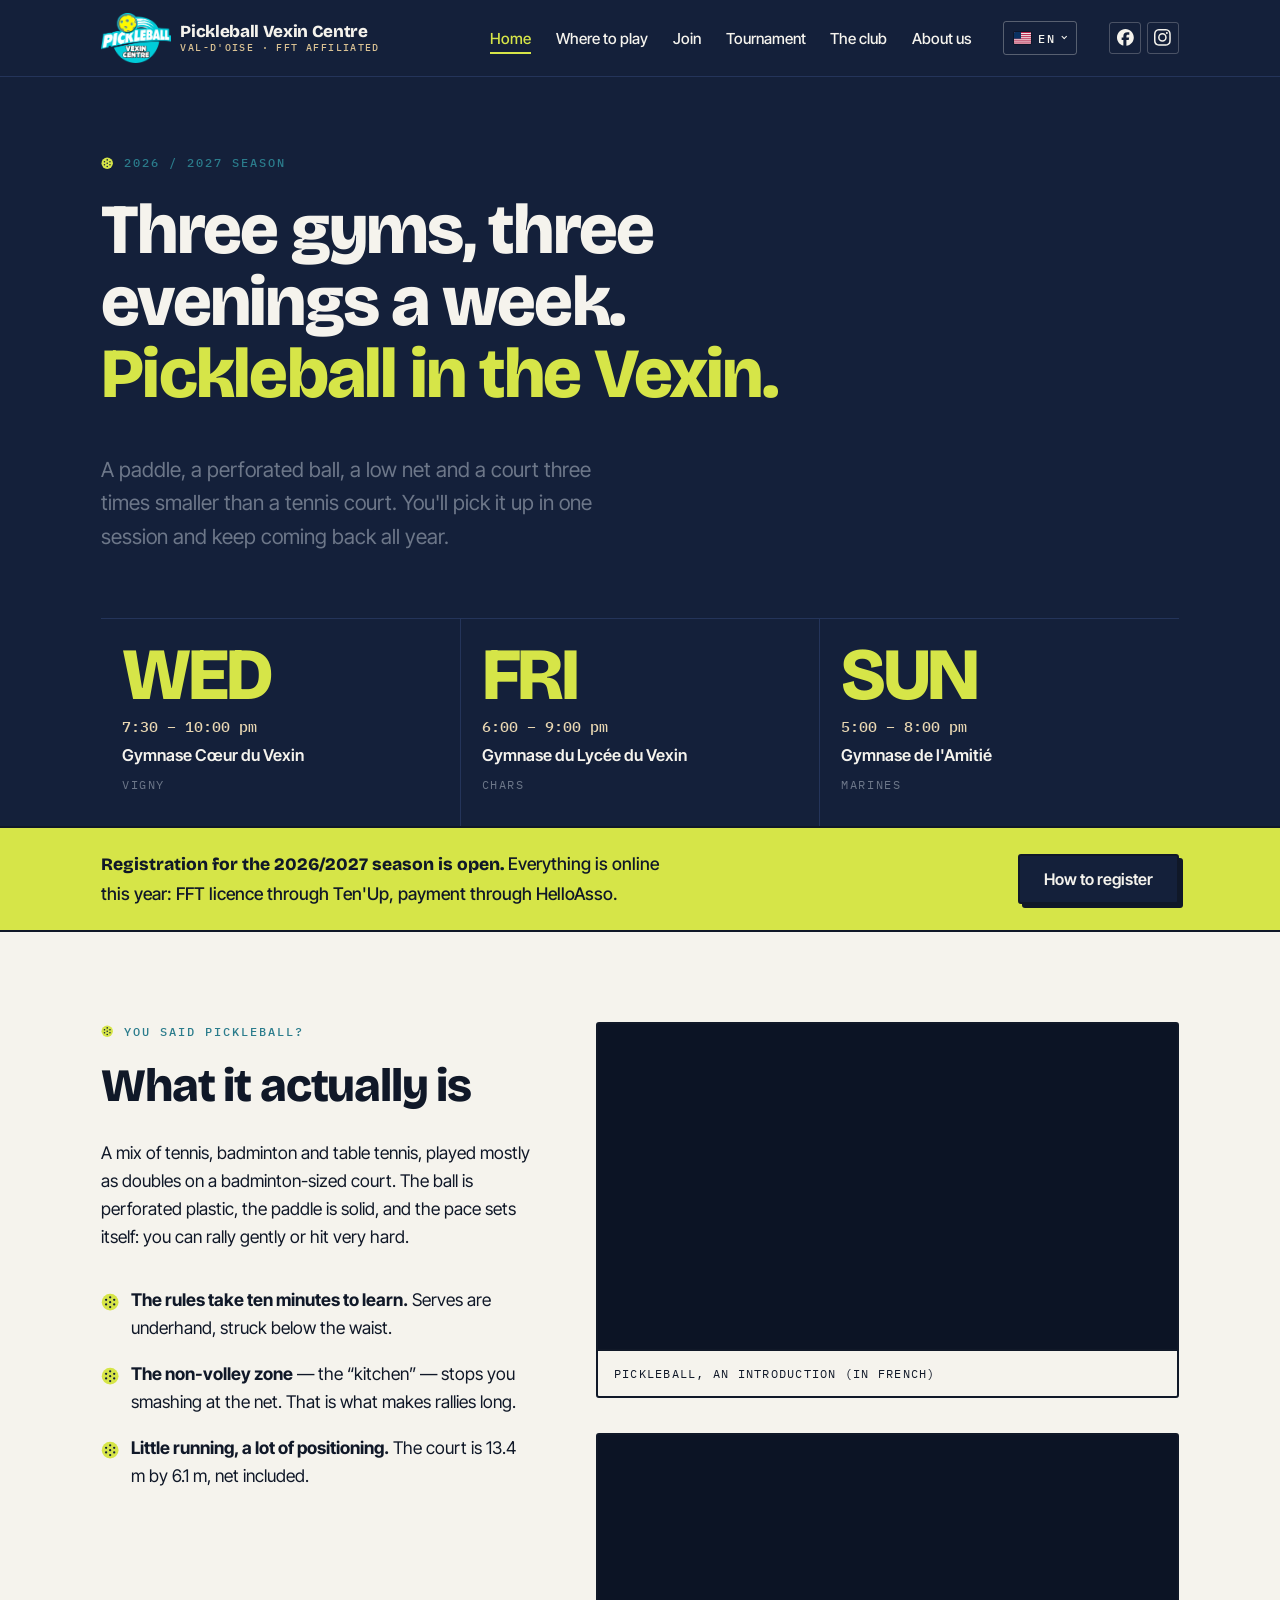
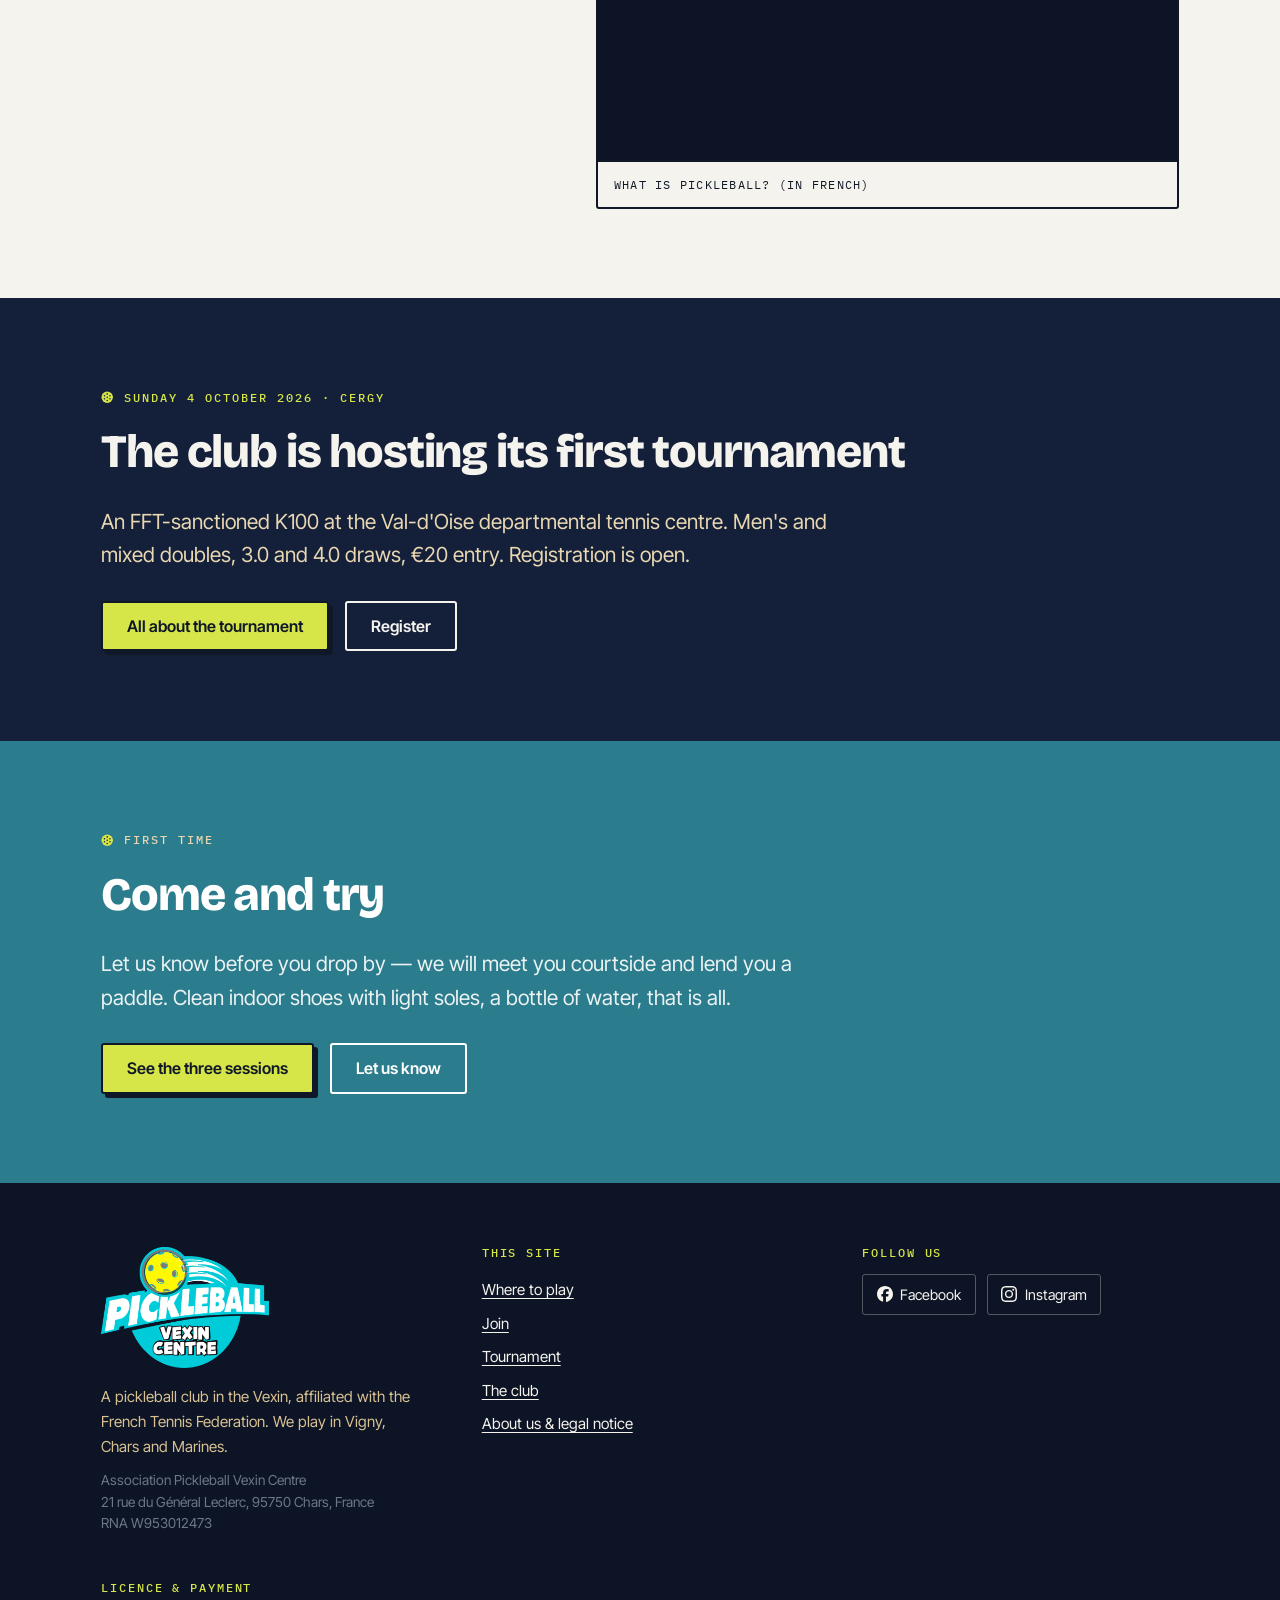
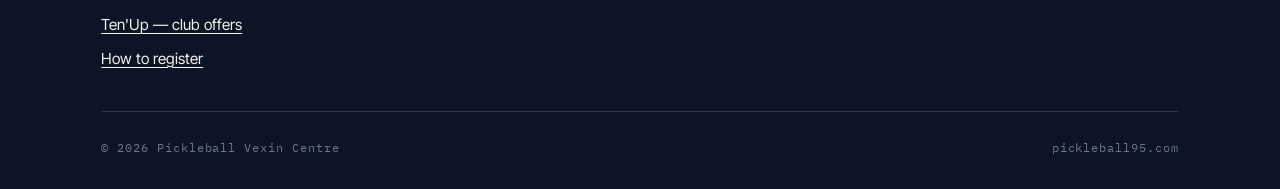
==== commit be4b3470: "Remplace les icones sociales par les traces officiels des chartes Meta" ====
--- a/en/index.html
+++ b/en/index.html
@@ -211,8 +211,8 @@
       </div>
     </details>
       <div class="reseaux">
-        <a href="https://www.facebook.com/p/Pickleball-Vexin-Centre-100078045906528/" rel="noopener" aria-label="Pickleball Vexin Centre sur Facebook" title="Facebook"><svg viewBox="0 0 24 24" aria-hidden="true" focusable="false"><path d="M13.4 21v-8h2.7l.4-3.1h-3.1V7.9c0-.9.25-1.4 1.55-1.4h1.65V3.7c-.3-.04-1.3-.13-2.45-.13-2.42 0-4.08 1.48-4.08 4.2v2.14H7.4V13h2.67v8z"/></svg></a>
-        <a href="https://www.instagram.com/pickleball_vexin_centre/" rel="noopener" aria-label="Pickleball Vexin Centre sur Instagram" title="Instagram"><svg viewBox="0 0 24 24" aria-hidden="true" focusable="false"><rect x="3.2" y="3.2" width="17.6" height="17.6" rx="5" fill="none" stroke="currentColor" stroke-width="2"/><circle cx="12" cy="12" r="4.1" fill="none" stroke="currentColor" stroke-width="2"/><circle cx="17.3" cy="6.8" r="1.35"/></svg></a>
+        <a href="https://www.facebook.com/p/Pickleball-Vexin-Centre-100078045906528/" rel="noopener" aria-label="Pickleball Vexin Centre sur Facebook" title="Facebook"><svg viewBox="0 0 24 24" aria-hidden="true" focusable="false"><path d="M9.101 23.691v-7.98H6.627v-3.667h2.474v-1.58c0-4.085 1.848-5.978 5.858-5.978.401 0 .955.042 1.468.103a8.68 8.68 0 0 1 1.141.195v3.325a8.623 8.623 0 0 0-.653-.036 26.805 26.805 0 0 0-.733-.009c-.707 0-1.259.096-1.675.309a1.686 1.686 0 0 0-.679.622c-.258.42-.374.995-.374 1.752v1.297h3.919l-.386 2.103-.287 1.564h-3.246v8.245C19.396 23.238 24 18.179 24 12.044c0-6.627-5.373-12-12-12s-12 5.373-12 12c0 5.628 3.874 10.35 9.101 11.647Z"/></svg></a>
+        <a href="https://www.instagram.com/pickleball_vexin_centre/" rel="noopener" aria-label="Pickleball Vexin Centre sur Instagram" title="Instagram"><svg viewBox="0 0 24 24" aria-hidden="true" focusable="false"><path d="M7.0301.084c-1.2768.0602-2.1487.264-2.911.5634-.7888.3075-1.4575.72-2.1228 1.3877-.6652.6677-1.075 1.3368-1.3802 2.127-.2954.7638-.4956 1.6365-.552 2.914-.0564 1.2775-.0689 1.6882-.0626 4.947.0062 3.2586.0206 3.6671.0825 4.9473.061 1.2765.264 2.1482.5635 2.9107.308.7889.72 1.4573 1.388 2.1228.6679.6655 1.3365 1.0743 2.1285 1.38.7632.295 1.6361.4961 2.9134.552 1.2773.056 1.6884.069 4.9462.0627 3.2578-.0062 3.668-.0207 4.9478-.0814 1.28-.0607 2.147-.2652 2.9098-.5633.7889-.3086 1.4578-.72 2.1228-1.3881.665-.6682 1.0745-1.3378 1.3795-2.1284.2957-.7632.4966-1.636.552-2.9124.056-1.2809.0692-1.6898.063-4.948-.0063-3.2583-.021-3.6668-.0817-4.9465-.0607-1.2797-.264-2.1487-.5633-2.9117-.3084-.7889-.72-1.4568-1.3876-2.1228C21.2982 1.33 20.628.9208 19.8378.6165 19.074.321 18.2017.1197 16.9244.0645 15.6471.0093 15.236-.005 11.977.0014 8.718.0076 8.31.0215 7.0301.0839m.1402 21.6932c-1.17-.0509-1.8053-.2453-2.2287-.408-.5606-.216-.96-.4771-1.3819-.895-.422-.4178-.6811-.8186-.9-1.378-.1644-.4234-.3624-1.058-.4171-2.228-.0595-1.2645-.072-1.6442-.079-4.848-.007-3.2037.0053-3.583.0607-4.848.05-1.169.2456-1.805.408-2.2282.216-.5613.4762-.96.895-1.3816.4188-.4217.8184-.6814 1.3783-.9003.423-.1651 1.0575-.3614 2.227-.4171 1.2655-.06 1.6447-.072 4.848-.079 3.2033-.007 3.5835.005 4.8495.0608 1.169.0508 1.8053.2445 2.228.408.5608.216.96.4754 1.3816.895.4217.4194.6816.8176.9005 1.3787.1653.4217.3617 1.056.4169 2.2263.0602 1.2655.0739 1.645.0796 4.848.0058 3.203-.0055 3.5834-.061 4.848-.051 1.17-.245 1.8055-.408 2.2294-.216.5604-.4763.96-.8954 1.3814-.419.4215-.8181.6811-1.3783.9-.4224.1649-1.0577.3617-2.2262.4174-1.2656.0595-1.6448.072-4.8493.079-3.2045.007-3.5825-.006-4.848-.0608M16.953 5.5864A1.44 1.44 0 1 0 18.39 4.144a1.44 1.44 0 0 0-1.437 1.4424M5.8385 12.012c.0067 3.4032 2.7706 6.1557 6.173 6.1493 3.4026-.0065 6.157-2.7701 6.1506-6.1733-.0065-3.4032-2.771-6.1565-6.174-6.1498-3.403.0067-6.156 2.771-6.1496 6.1738M8 12.0077a4 4 0 1 1 4.008 3.9921A3.9996 3.9996 0 0 1 8 12.0077"/></svg></a>
       </div>
     </div>
   </div>
@@ -355,8 +355,8 @@
       <div>
         <h3>Follow us</h3>
         <div class="social">
-          <a href="https://www.facebook.com/p/Pickleball-Vexin-Centre-100078045906528/" rel="noopener"><span class="social__icone"><svg viewBox="0 0 24 24" aria-hidden="true" focusable="false"><path d="M13.4 21v-8h2.7l.4-3.1h-3.1V7.9c0-.9.25-1.4 1.55-1.4h1.65V3.7c-.3-.04-1.3-.13-2.45-.13-2.42 0-4.08 1.48-4.08 4.2v2.14H7.4V13h2.67v8z"/></svg></span>Facebook</a>
-          <a href="https://www.instagram.com/pickleball_vexin_centre/" rel="noopener"><span class="social__icone"><svg viewBox="0 0 24 24" aria-hidden="true" focusable="false"><rect x="3.2" y="3.2" width="17.6" height="17.6" rx="5" fill="none" stroke="currentColor" stroke-width="2"/><circle cx="12" cy="12" r="4.1" fill="none" stroke="currentColor" stroke-width="2"/><circle cx="17.3" cy="6.8" r="1.35"/></svg></span>Instagram</a>
+          <a href="https://www.facebook.com/p/Pickleball-Vexin-Centre-100078045906528/" rel="noopener"><span class="social__icone"><svg viewBox="0 0 24 24" aria-hidden="true" focusable="false"><path d="M9.101 23.691v-7.98H6.627v-3.667h2.474v-1.58c0-4.085 1.848-5.978 5.858-5.978.401 0 .955.042 1.468.103a8.68 8.68 0 0 1 1.141.195v3.325a8.623 8.623 0 0 0-.653-.036 26.805 26.805 0 0 0-.733-.009c-.707 0-1.259.096-1.675.309a1.686 1.686 0 0 0-.679.622c-.258.42-.374.995-.374 1.752v1.297h3.919l-.386 2.103-.287 1.564h-3.246v8.245C19.396 23.238 24 18.179 24 12.044c0-6.627-5.373-12-12-12s-12 5.373-12 12c0 5.628 3.874 10.35 9.101 11.647Z"/></svg></span>Facebook</a>
+          <a href="https://www.instagram.com/pickleball_vexin_centre/" rel="noopener"><span class="social__icone"><svg viewBox="0 0 24 24" aria-hidden="true" focusable="false"><path d="M7.0301.084c-1.2768.0602-2.1487.264-2.911.5634-.7888.3075-1.4575.72-2.1228 1.3877-.6652.6677-1.075 1.3368-1.3802 2.127-.2954.7638-.4956 1.6365-.552 2.914-.0564 1.2775-.0689 1.6882-.0626 4.947.0062 3.2586.0206 3.6671.0825 4.9473.061 1.2765.264 2.1482.5635 2.9107.308.7889.72 1.4573 1.388 2.1228.6679.6655 1.3365 1.0743 2.1285 1.38.7632.295 1.6361.4961 2.9134.552 1.2773.056 1.6884.069 4.9462.0627 3.2578-.0062 3.668-.0207 4.9478-.0814 1.28-.0607 2.147-.2652 2.9098-.5633.7889-.3086 1.4578-.72 2.1228-1.3881.665-.6682 1.0745-1.3378 1.3795-2.1284.2957-.7632.4966-1.636.552-2.9124.056-1.2809.0692-1.6898.063-4.948-.0063-3.2583-.021-3.6668-.0817-4.9465-.0607-1.2797-.264-2.1487-.5633-2.9117-.3084-.7889-.72-1.4568-1.3876-2.1228C21.2982 1.33 20.628.9208 19.8378.6165 19.074.321 18.2017.1197 16.9244.0645 15.6471.0093 15.236-.005 11.977.0014 8.718.0076 8.31.0215 7.0301.0839m.1402 21.6932c-1.17-.0509-1.8053-.2453-2.2287-.408-.5606-.216-.96-.4771-1.3819-.895-.422-.4178-.6811-.8186-.9-1.378-.1644-.4234-.3624-1.058-.4171-2.228-.0595-1.2645-.072-1.6442-.079-4.848-.007-3.2037.0053-3.583.0607-4.848.05-1.169.2456-1.805.408-2.2282.216-.5613.4762-.96.895-1.3816.4188-.4217.8184-.6814 1.3783-.9003.423-.1651 1.0575-.3614 2.227-.4171 1.2655-.06 1.6447-.072 4.848-.079 3.2033-.007 3.5835.005 4.8495.0608 1.169.0508 1.8053.2445 2.228.408.5608.216.96.4754 1.3816.895.4217.4194.6816.8176.9005 1.3787.1653.4217.3617 1.056.4169 2.2263.0602 1.2655.0739 1.645.0796 4.848.0058 3.203-.0055 3.5834-.061 4.848-.051 1.17-.245 1.8055-.408 2.2294-.216.5604-.4763.96-.8954 1.3814-.419.4215-.8181.6811-1.3783.9-.4224.1649-1.0577.3617-2.2262.4174-1.2656.0595-1.6448.072-4.8493.079-3.2045.007-3.5825-.006-4.848-.0608M16.953 5.5864A1.44 1.44 0 1 0 18.39 4.144a1.44 1.44 0 0 0-1.437 1.4424M5.8385 12.012c.0067 3.4032 2.7706 6.1557 6.173 6.1493 3.4026-.0065 6.157-2.7701 6.1506-6.1733-.0065-3.4032-2.771-6.1565-6.174-6.1498-3.403.0067-6.156 2.771-6.1496 6.1738M8 12.0077a4 4 0 1 1 4.008 3.9921A3.9996 3.9996 0 0 1 8 12.0077"/></svg></span>Instagram</a>
         </div>
       </div>
       <div>
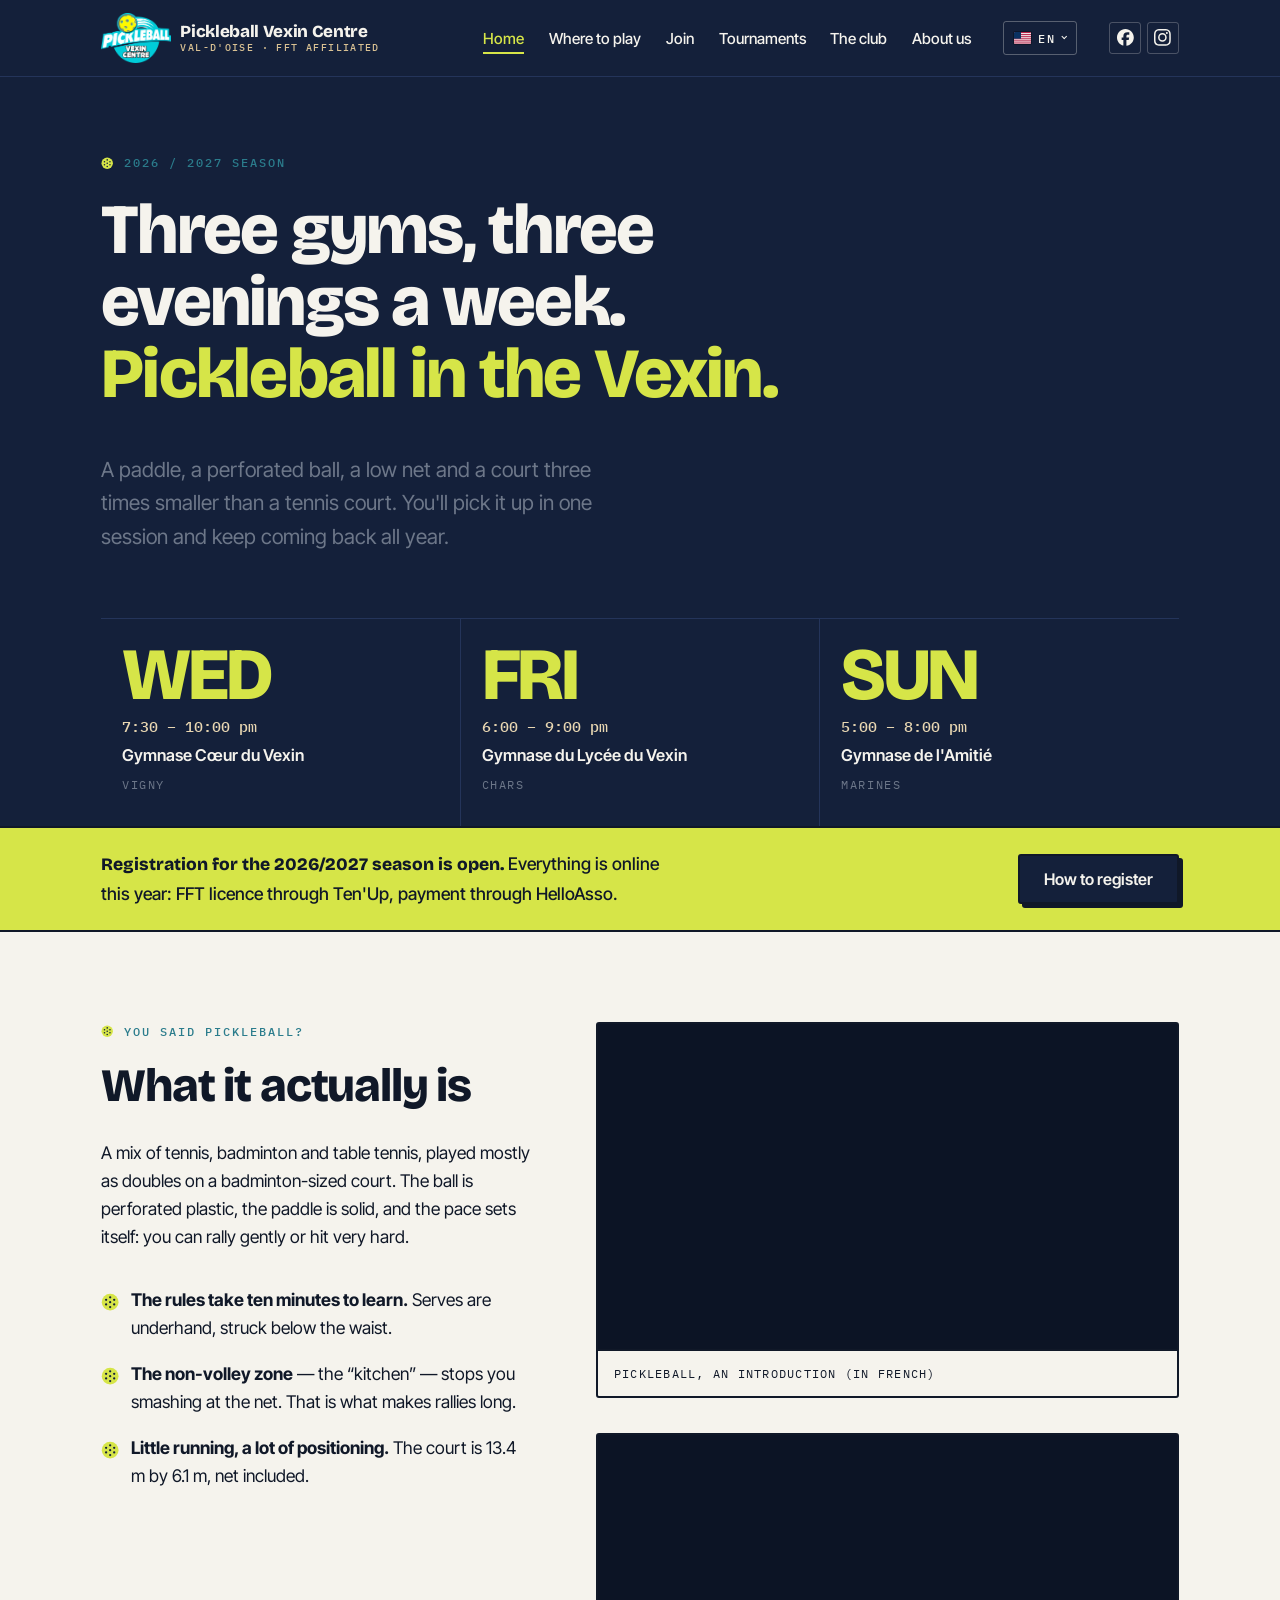
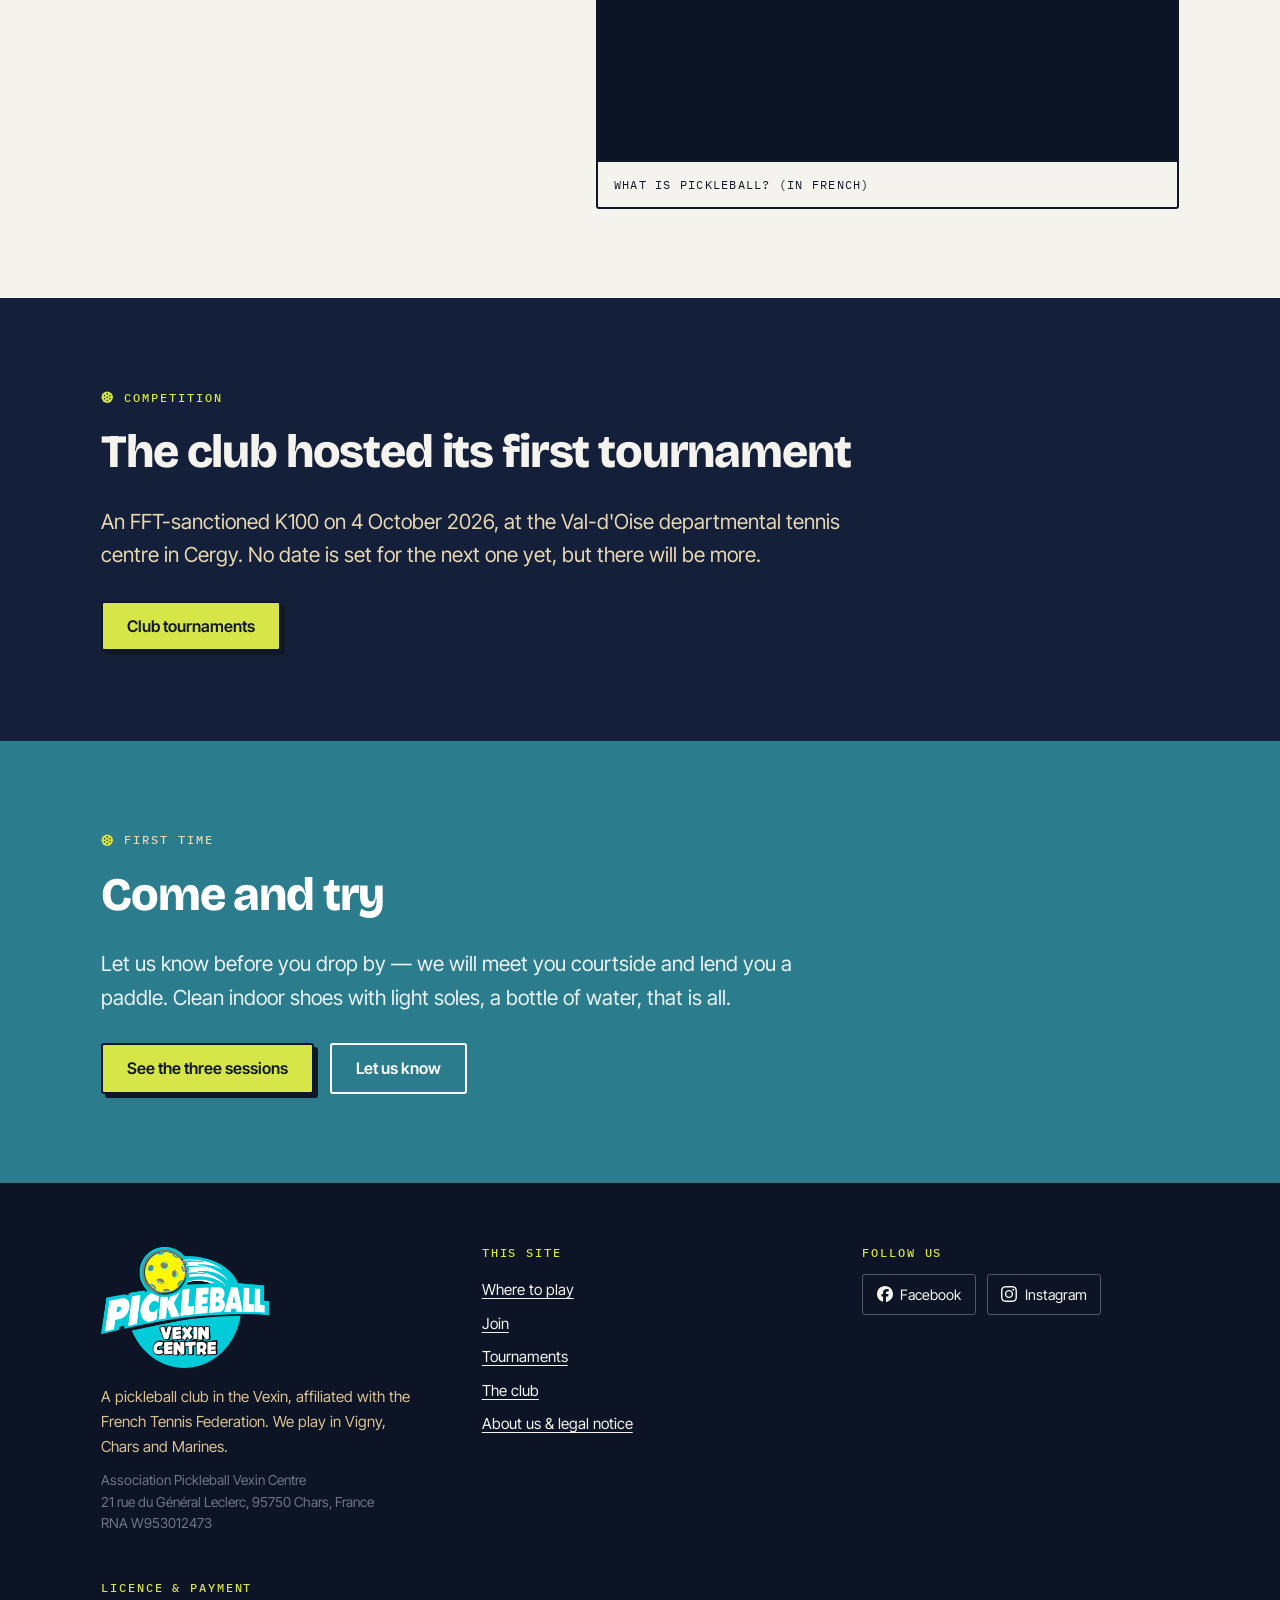
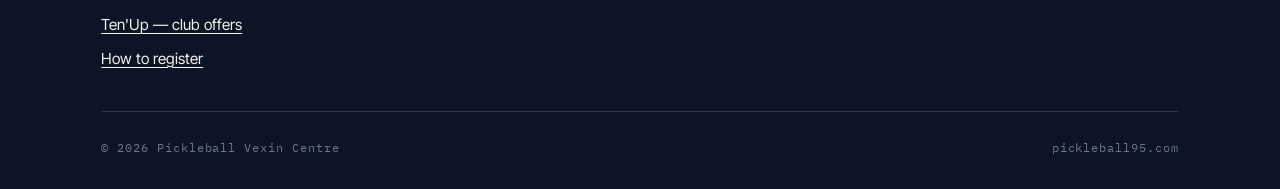
==== commit fd1da7dc: "Le tournoi est passe : index des tournois, fiche K100 archivee" ====
--- a/en/index.html
+++ b/en/index.html
@@ -159,33 +159,6 @@
 
 <a class="saut-contenu" href="#contenu">Skip to content</a>
 
-<!-- BANDEAU TEMPORAIRE — s'efface seul apres le 04/10/2026.
-     Pour le retirer definitivement : supprimer ce bloc <aside> et le <script> qui suit,
-     sur index.html et en/index.html. Voir la section dediee du README. -->
-<aside class="alerte" id="alerte-tournoi" hidden>
-  <div class="enveloppe alerte__interieur">
-    <p><strong>1st K100 in Cergy</strong> — Sunday 4 October 2026, registration open. <span class="alerte__compte" id="alerte-compte" hidden></span></p>
-    <a class="alerte__lien" href="k100-tournament.html">The tournament</a>
-    <a class="alerte__lien alerte__lien--fort" href="https://www.helloasso.com/associations/pickleball-vexin-centre/evenements/1er-k100-cergy-par-pickleball-vexin-centre" rel="noopener">Register</a>
-  </div>
-</aside>
-<script>
-(function () {
-  var fin = new Date(2026, 9, 5, 0, 0, 0);          // 5 octobre 2026, 00h00 : le bandeau disparait
-  var maintenant = new Date();
-  if (maintenant >= fin) return;                     // apres le tournoi : rien ne s'affiche
-  var jour = new Date(2026, 9, 4, 0, 0, 0);
-  var reste = Math.ceil((jour - maintenant) / 86400000);
-  var compte = document.getElementById('alerte-compte');
-  var texte = null;
-  if (reste > 1) texte = "D\u2212" + reste;
-  else if (reste === 1) texte = "Tomorrow";
-  else if (reste <= 0) texte = "Today";
-  if (texte) { compte.textContent = texte; compte.hidden = false; }
-  document.getElementById('alerte-tournoi').hidden = false;
-})();
-</script>
-
 <header class="entete">
   <div class="enveloppe entete__interieur">
     <a class="marque" href="index.html">
@@ -198,7 +171,7 @@
           <li><a href="index.html" aria-current="page">Home</a></li>
           <li><a href="where-to-play.html">Where to play</a></li>
           <li><a href="join.html">Join</a></li>
-          <li><a href="k100-tournament.html">Tournament</a></li>
+          <li><a href="tournaments.html">Tournaments</a></li>
           <li><a href="the-club.html">The club</a></li>
           <li><a href="about-us.html">About us</a></li>
         </ul>
@@ -306,13 +279,12 @@
     <div class="enveloppe">
       <p class="sourcil">
         <svg class="balle" viewBox="0 0 24 24" aria-hidden="true"><circle cx="12" cy="12" r="11"/><circle cx="12" cy="5.6" r="1.5"/><circle cx="17.3" cy="9" r="1.5"/><circle cx="17.3" cy="15" r="1.5"/><circle cx="12" cy="18.4" r="1.5"/><circle cx="6.7" cy="15" r="1.5"/><circle cx="6.7" cy="9" r="1.5"/><circle cx="12" cy="12" r="1.5"/></svg>
-        Sunday 4 October 2026 · Cergy
+        Competition
       </p>
-      <h2>The club is hosting its first tournament</h2>
-      <p class="intro">An FFT-sanctioned K100 at the Val-d'Oise departmental tennis centre. Men's and mixed doubles, 3.0 and 4.0 draws, €20 entry. Registration is open.</p>
+      <h2>The club hosted its first tournament</h2>
+      <p class="intro">An FFT-sanctioned K100 on 4 October 2026, at the Val-d'Oise departmental tennis centre in Cergy. No date is set for the next one yet, but there will be more.</p>
       <div class="rangee-boutons">
-        <a class="bouton" href="k100-tournament.html">All about the tournament</a>
-        <a class="bouton bouton--fantome" href="https://www.helloasso.com/associations/pickleball-vexin-centre/evenements/1er-k100-cergy-par-pickleball-vexin-centre" rel="noopener">Register</a>
+        <a class="bouton" href="tournaments.html">Club tournaments</a>
       </div>
     </div>
   </section>
@@ -347,7 +319,7 @@
         <ul>
           <li><a href="where-to-play.html">Where to play</a></li>
           <li><a href="join.html">Join</a></li>
-          <li><a href="k100-tournament.html">Tournament</a></li>
+          <li><a href="tournaments.html">Tournaments</a></li>
           <li><a href="the-club.html">The club</a></li>
         
           <li><a href="about-us.html">About us &amp; legal notice</a></li></ul>
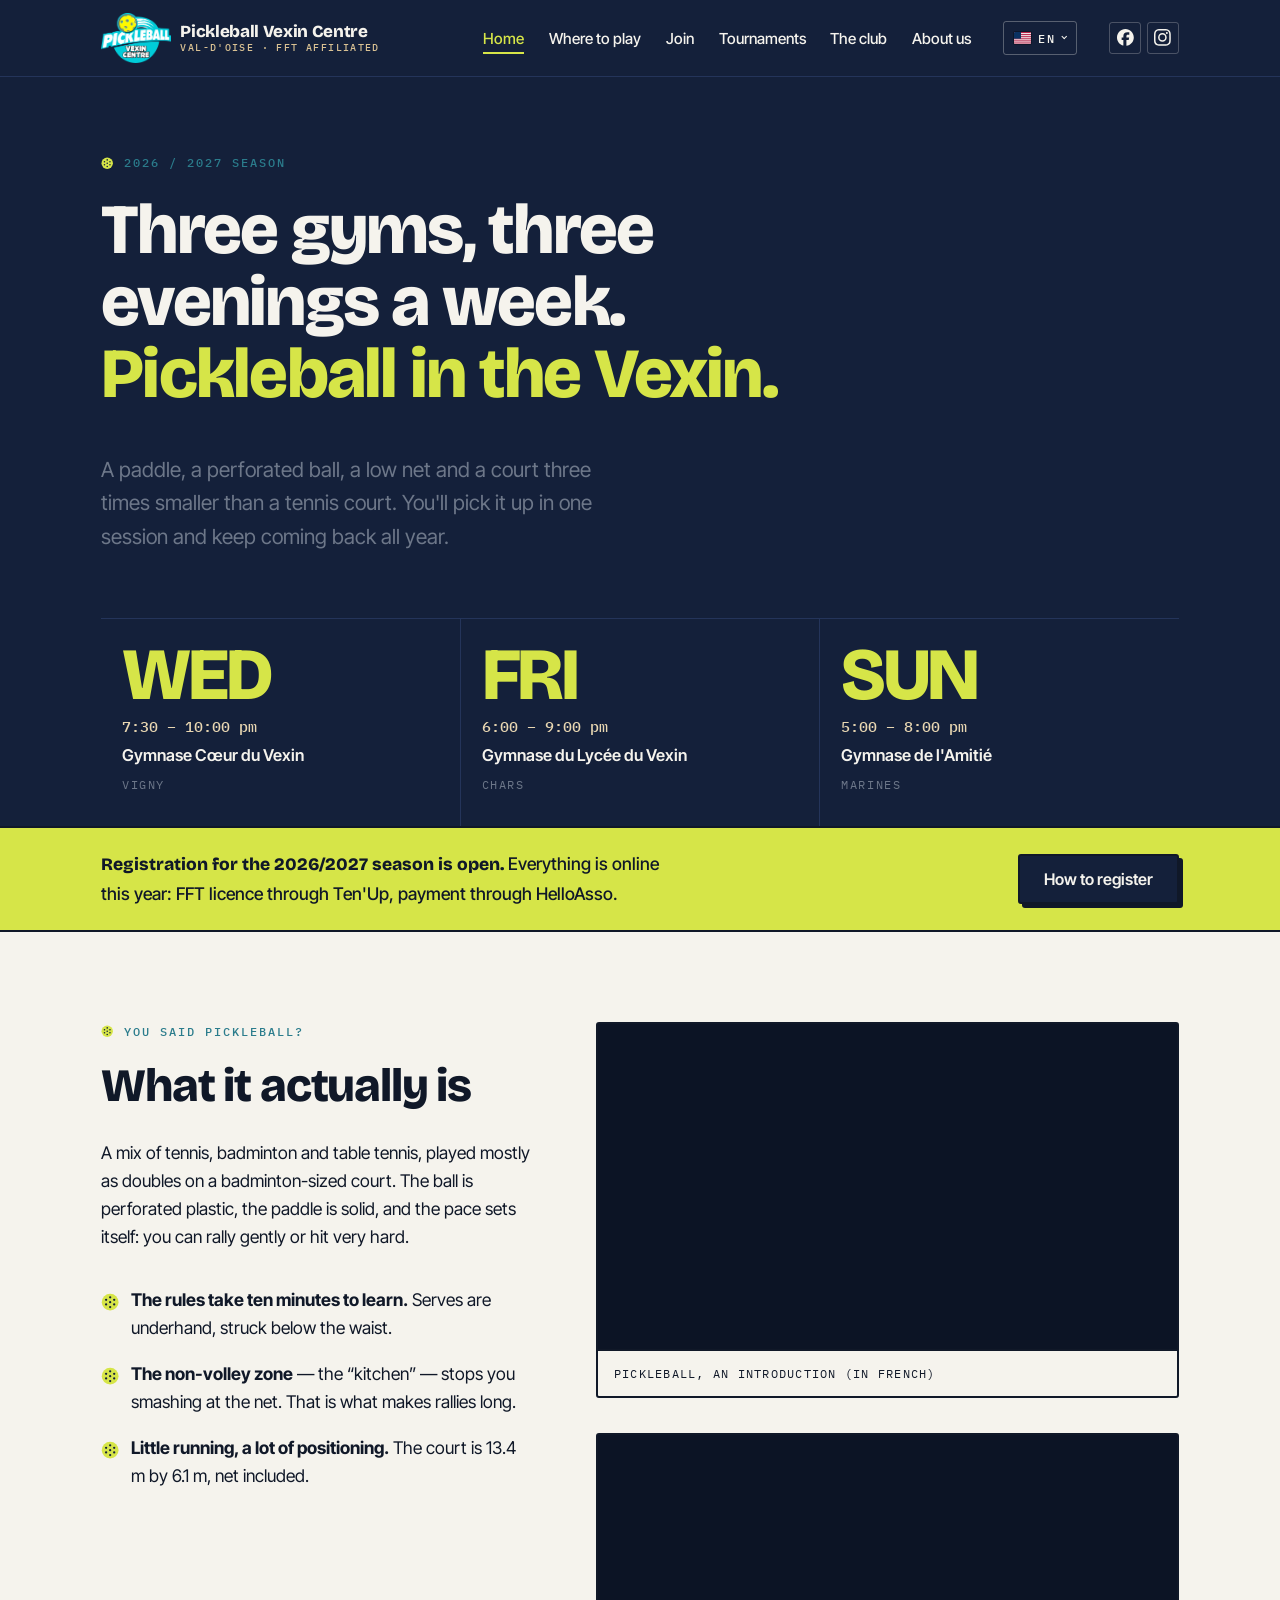
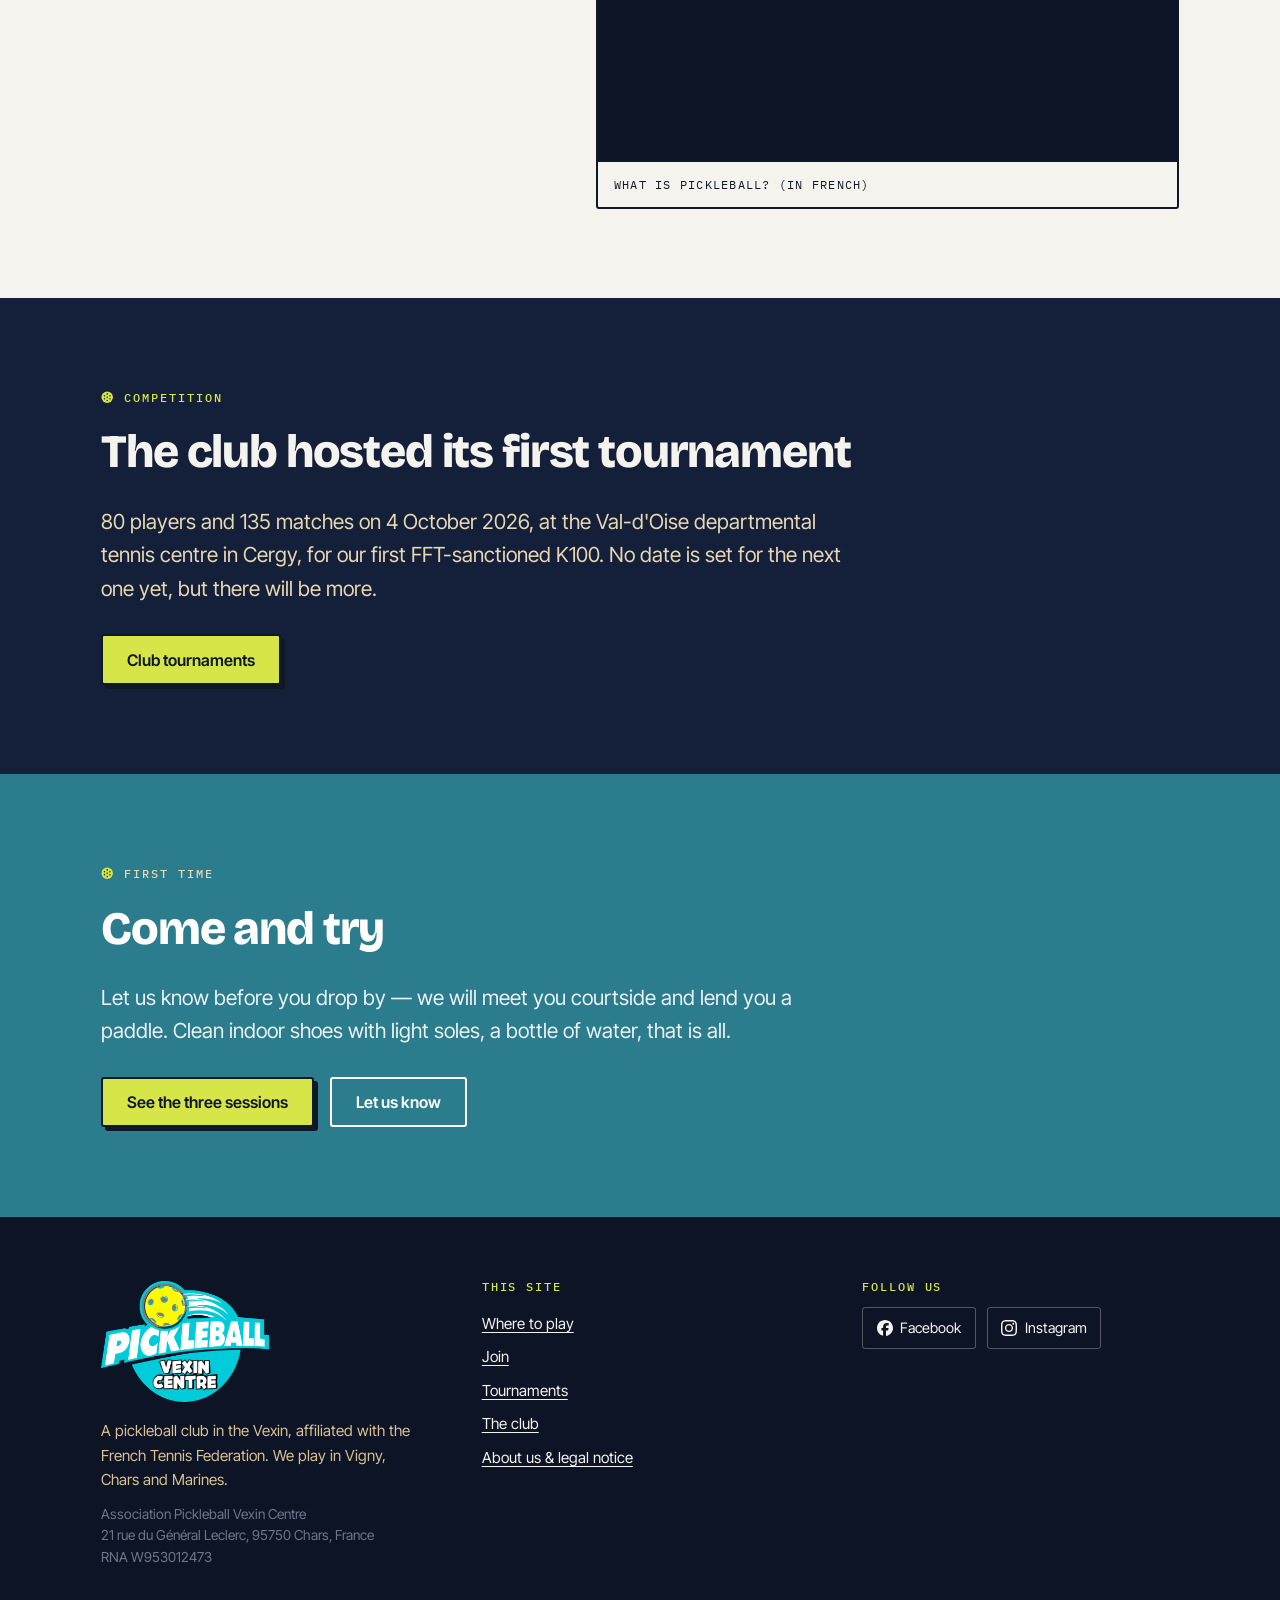
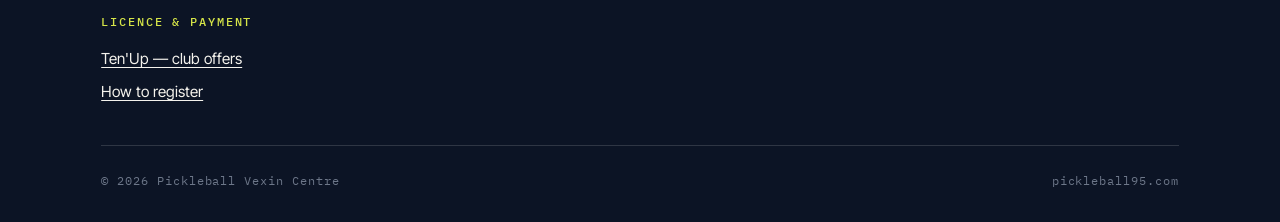
==== commit 28d346b6: "Bilan du K100 : 80 joueurs, 135 matchs, source du comite du Val-d'Oise" ====
--- a/en/index.html
+++ b/en/index.html
@@ -282,7 +282,7 @@
         Competition
       </p>
       <h2>The club hosted its first tournament</h2>
-      <p class="intro">An FFT-sanctioned K100 on 4 October 2026, at the Val-d'Oise departmental tennis centre in Cergy. No date is set for the next one yet, but there will be more.</p>
+      <p class="intro">80 players and 135 matches on 4 October 2026, at the Val-d'Oise departmental tennis centre in Cergy, for our first FFT-sanctioned K100. No date is set for the next one yet, but there will be more.</p>
       <div class="rangee-boutons">
         <a class="bouton" href="tournaments.html">Club tournaments</a>
       </div>
